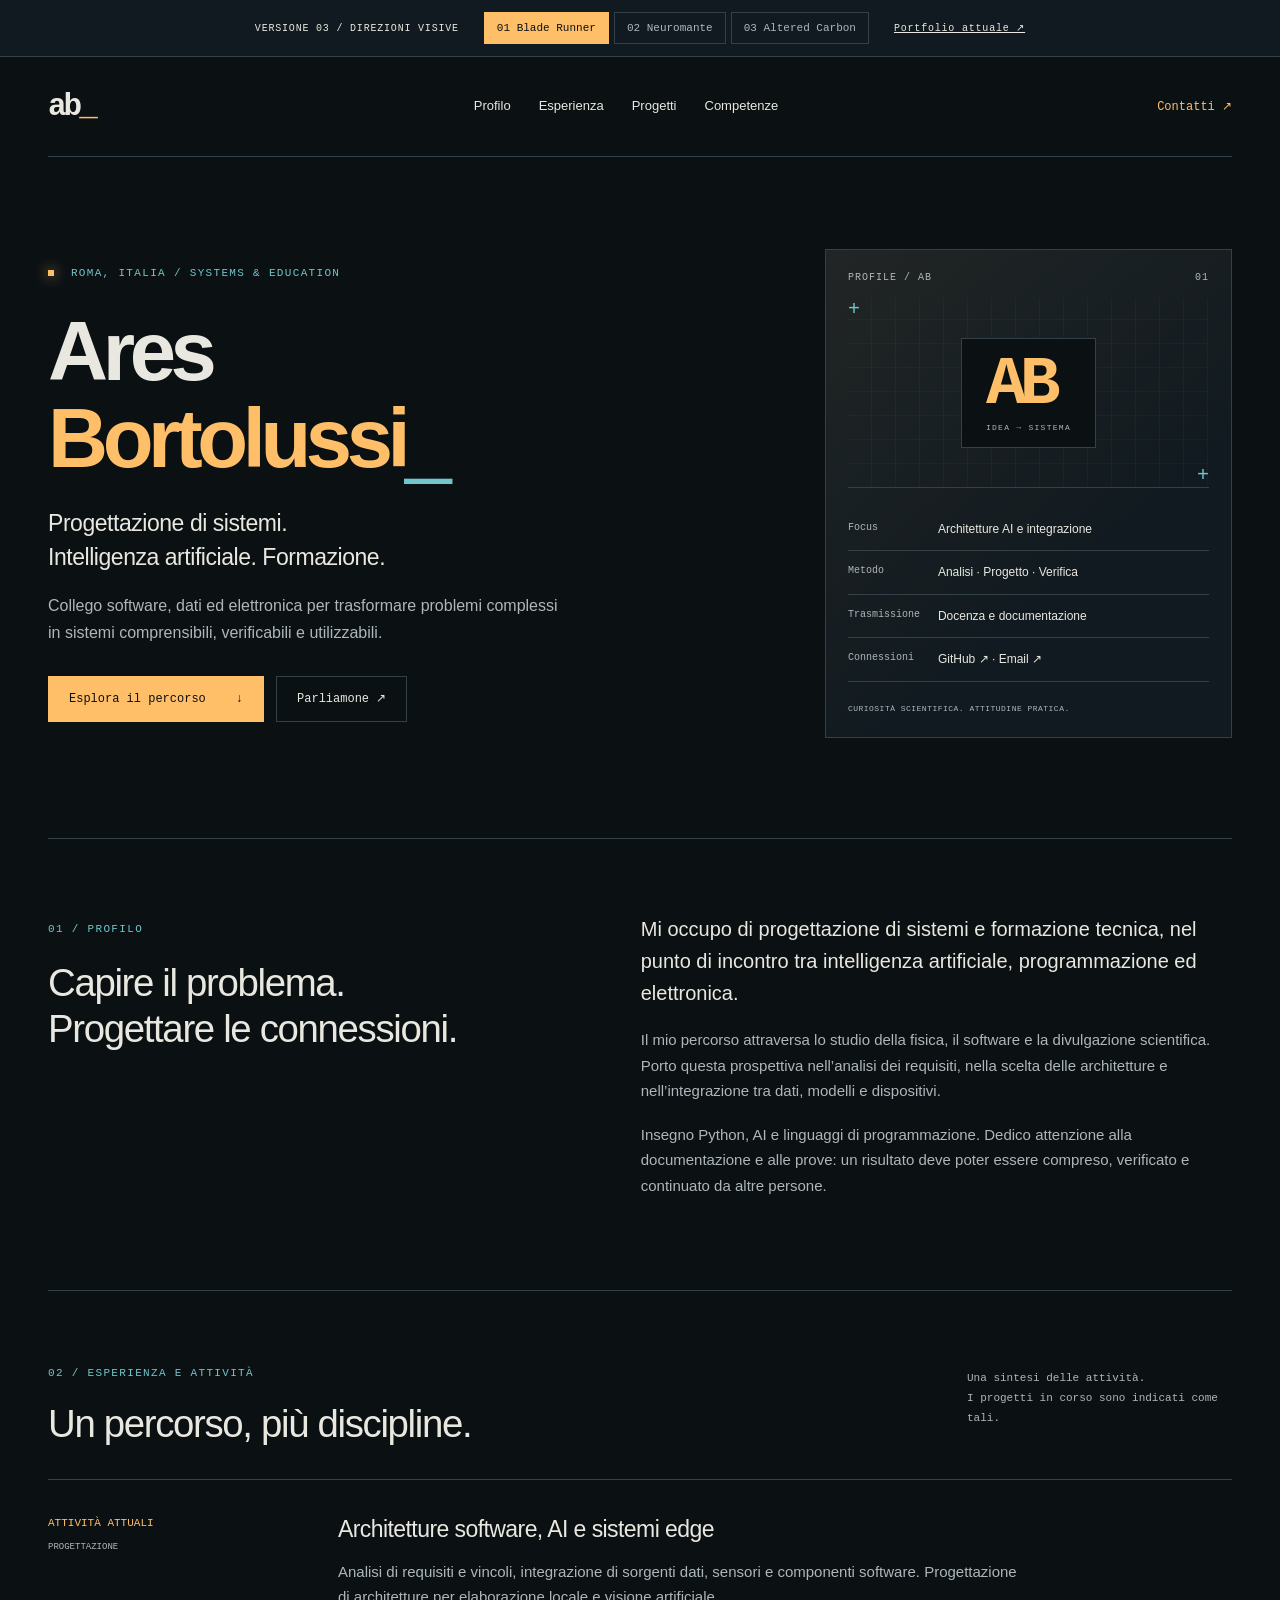
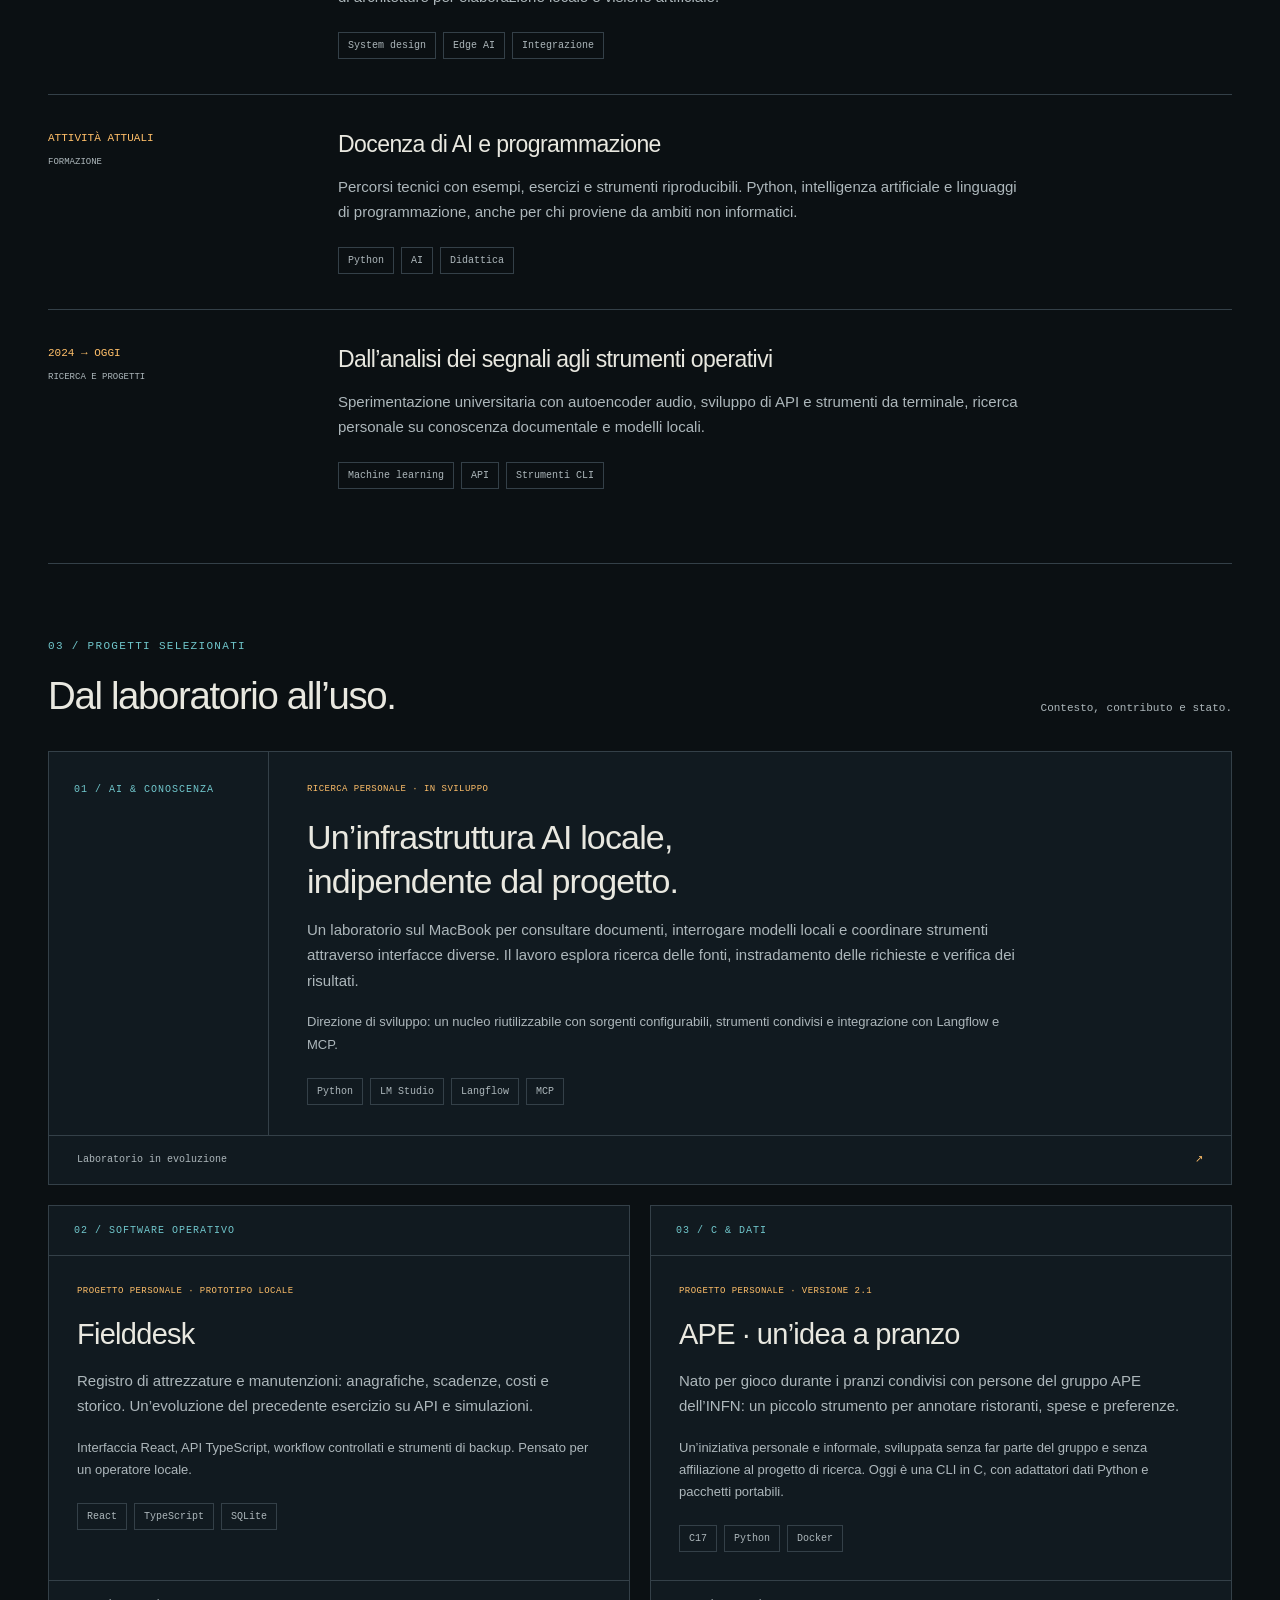
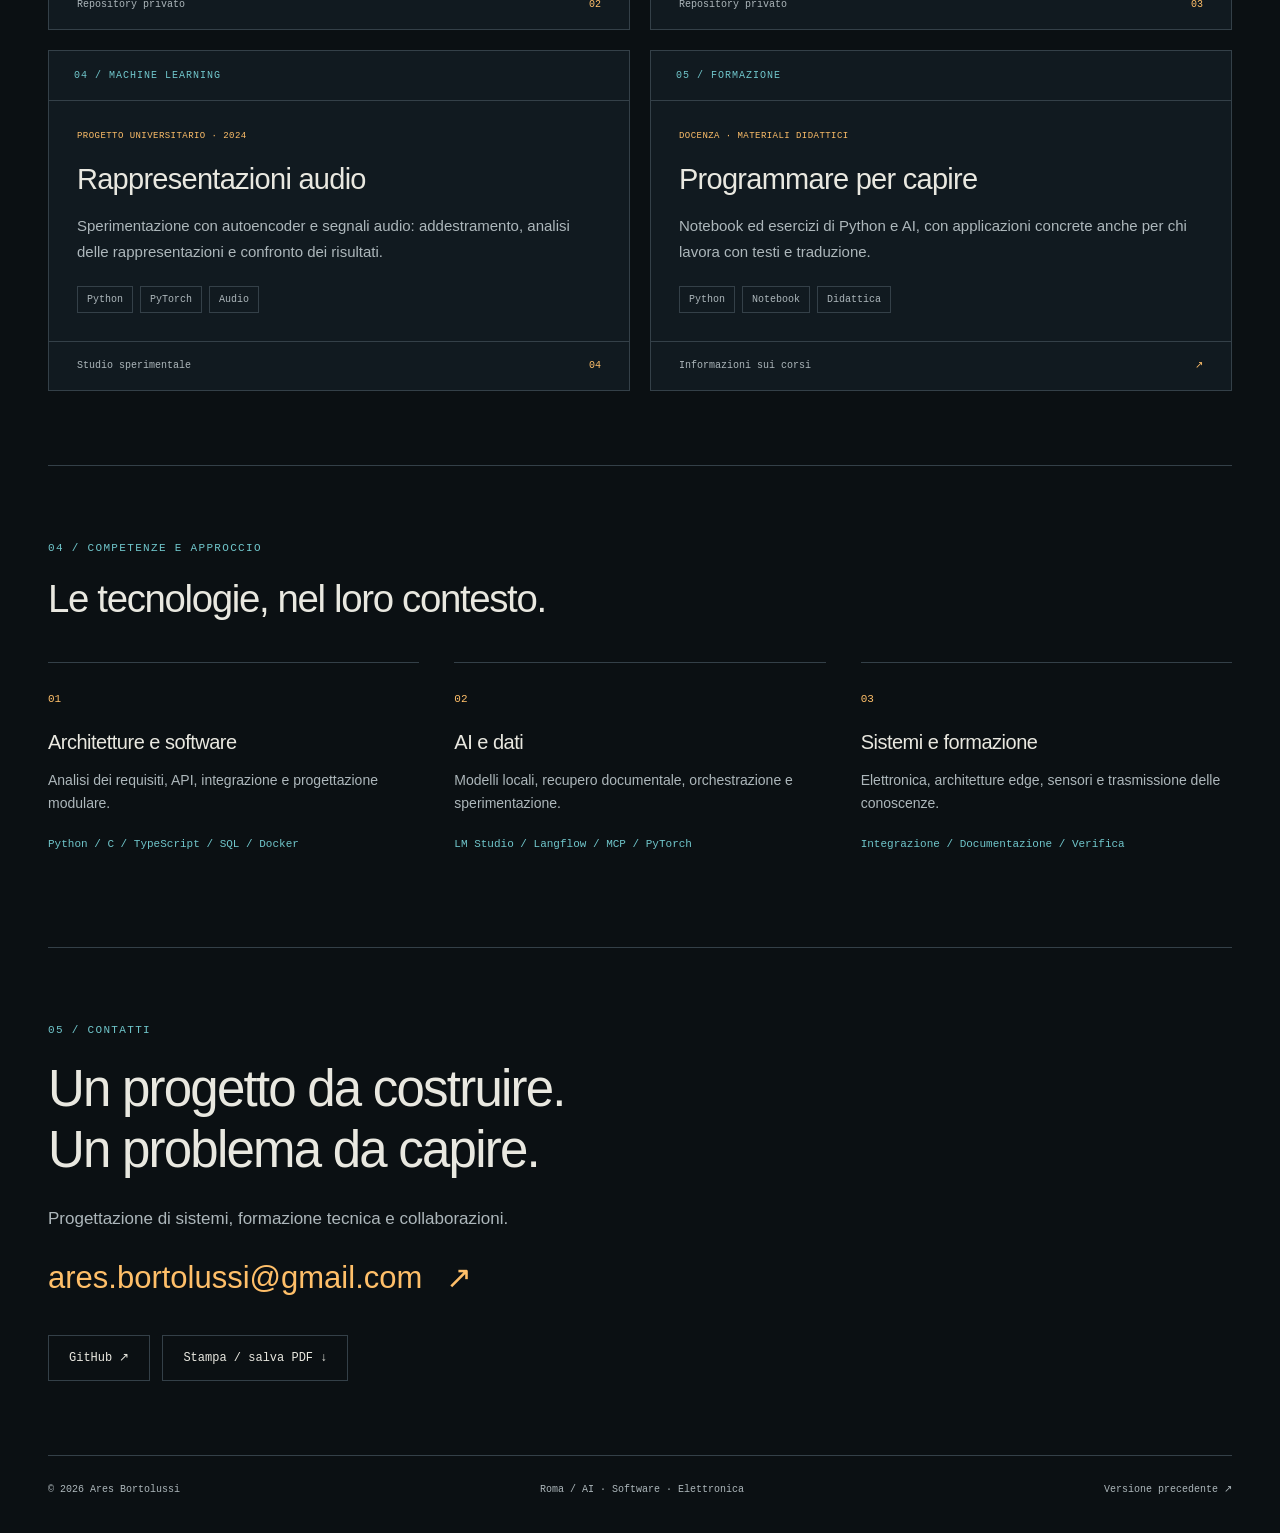
==== v3/index.html @ 3913663f "Archive old1/old2, clarify APE origins and preview three mature cyberpunk CV palettes" ====
<!doctype html>
<html lang="it" data-theme="blade"><head><meta charset="utf-8"><meta name="viewport" content="width=device-width,initial-scale=1"><meta name="description" content="Ares Bortolussi. Progettazione di sistemi AI, software ed elettronica. Formazione tecnica, percorso e progetti."><title>Ares Bortolussi · Sistemi, AI e formazione</title><link rel="stylesheet" href="style.css"><script src="site.js" defer></script></head>
<body>
<a class="skip" href="#main">Vai al contenuto</a>
<div class="preview"><span>VERSIONE 03 / DIREZIONI VISIVE</span><div class="themes" role="group" aria-label="Scegli la direzione visiva"><button data-palette="blade" aria-pressed="true">01 Blade Runner</button><button data-palette="neuro" aria-pressed="false">02 Neuromante</button><button data-palette="carbon" aria-pressed="false">03 Altered Carbon</button></div><a href="../">Portfolio attuale ↗</a></div>
<header class="shell header"><a href="#main" class="brand" aria-label="Ares Bortolussi, inizio">ab<span>_</span></a><nav aria-label="Principale"><a href="#profilo">Profilo</a><a href="#esperienza">Esperienza</a><a href="#progetti">Progetti</a><a href="#competenze">Competenze</a></nav><a class="contact" href="mailto:ares.bortolussi@gmail.com">Contatti ↗</a></header>
<main id="main">
<section class="shell hero"><div class="hero-copy"><p class="eyebrow"><span class="dot"></span> ROMA, ITALIA / SYSTEMS & EDUCATION</p><h1>Ares<br><span>Bortolussi</span><i aria-hidden="true">_</i></h1><p class="role">Progettazione di sistemi.<br>Intelligenza artificiale. Formazione.</p><p class="intro">Collego software, dati ed elettronica per trasformare problemi complessi in sistemi comprensibili, verificabili e utilizzabili.</p><div class="actions"><a class="button primary" href="#esperienza">Esplora il percorso <span>↓</span></a><a class="button" href="mailto:ares.bortolussi@gmail.com">Parliamone ↗</a></div></div>
<aside class="profile-panel" aria-label="Profilo in sintesi"><div class="panel-top"><span>PROFILE / AB</span><span>01</span></div><div class="profile-mark" aria-hidden="true"><span class="cross one">+</span><span class="cross two">+</span><div class="monogram">AB<span>IDEA → SISTEMA</span></div></div><dl><div><dt>Focus</dt><dd>Architetture AI e integrazione</dd></div><div><dt>Metodo</dt><dd>Analisi · Progetto · Verifica</dd></div><div><dt>Trasmissione</dt><dd>Docenza e documentazione</dd></div><div><dt>Connessioni</dt><dd><a href="https://github.com/AresBortolussi">GitHub ↗</a> · <a href="mailto:ares.bortolussi@gmail.com">Email ↗</a></dd></div></dl><p class="panel-bottom">CURIOSITÀ SCIENTIFICA. ATTITUDINE PRATICA.</p></aside></section>
<section class="shell section profile" id="profilo"><div class="section-label"><span>01 / PROFILO</span><h2>Capire il problema.<br>Progettare le connessioni.</h2></div><div class="reading"><p class="lead">Mi occupo di progettazione di sistemi e formazione tecnica, nel punto di incontro tra intelligenza artificiale, programmazione ed elettronica.</p><p>Il mio percorso attraversa lo studio della fisica, il software e la divulgazione scientifica. Porto questa prospettiva nell’analisi dei requisiti, nella scelta delle architetture e nell’integrazione tra dati, modelli e dispositivi.</p><p>Insegno Python, AI e linguaggi di programmazione. Dedico attenzione alla documentazione e alle prove: un risultato deve poter essere compreso, verificato e continuato da altre persone.</p></div></section>
<section class="shell section" id="esperienza"><div class="heading"><div><p class="eyebrow">02 / ESPERIENZA E ATTIVITÀ</p><h2>Un percorso, più discipline.</h2></div><p class="aside-note">Una sintesi delle attività.<br>I progetti in corso sono indicati come tali.</p></div><div class="timeline"><article><div class="period">ATTIVITÀ ATTUALI<span>PROGETTAZIONE</span></div><div><h3>Architetture software, AI e sistemi edge</h3><p>Analisi di requisiti e vincoli, integrazione di sorgenti dati, sensori e componenti software. Progettazione di architetture per elaborazione locale e visione artificiale.</p><ul class="tags"><li>System design</li><li>Edge AI</li><li>Integrazione</li></ul></div></article><article><div class="period">ATTIVITÀ ATTUALI<span>FORMAZIONE</span></div><div><h3>Docenza di AI e programmazione</h3><p>Percorsi tecnici con esempi, esercizi e strumenti riproducibili. Python, intelligenza artificiale e linguaggi di programmazione, anche per chi proviene da ambiti non informatici.</p><ul class="tags"><li>Python</li><li>AI</li><li>Didattica</li></ul></div></article><article><div class="period">2024 → OGGI<span>RICERCA E PROGETTI</span></div><div><h3>Dall’analisi dei segnali agli strumenti operativi</h3><p>Sperimentazione universitaria con autoencoder audio, sviluppo di API e strumenti da terminale, ricerca personale su conoscenza documentale e modelli locali.</p><ul class="tags"><li>Machine learning</li><li>API</li><li>Strumenti CLI</li></ul></div></article></div></section>
<section class="shell section" id="progetti"><div class="heading"><div><p class="eyebrow">03 / PROGETTI SELEZIONATI</p><h2>Dal laboratorio all’uso.</h2></div><span class="aside-note">Contesto, contributo e stato.</span></div><div class="projects"><article class="project wide"><div class="project-number">01 / AI & CONOSCENZA</div><div class="project-main"><p class="status">RICERCA PERSONALE · IN SVILUPPO</p><h3>Un’infrastruttura AI locale,<br>indipendente dal progetto.</h3><p>Un laboratorio sul MacBook per consultare documenti, interrogare modelli locali e coordinare strumenti attraverso interfacce diverse. Il lavoro esplora ricerca delle fonti, instradamento delle richieste e verifica dei risultati.</p><p class="project-detail">Direzione di sviluppo: un nucleo riutilizzabile con sorgenti configurabili, strumenti condivisi e integrazione con Langflow e MCP.</p><ul class="tags"><li>Python</li><li>LM Studio</li><li>Langflow</li><li>MCP</li></ul></div><div class="project-end">Laboratorio in evoluzione<span>↗</span></div></article>
<article class="project"><div class="project-number">02 / SOFTWARE OPERATIVO</div><div class="project-main"><p class="status">PROGETTO PERSONALE · PROTOTIPO LOCALE</p><h3>Fielddesk</h3><p>Registro di attrezzature e manutenzioni: anagrafiche, scadenze, costi e storico. Un’evoluzione del precedente esercizio su API e simulazioni.</p><p class="project-detail">Interfaccia React, API TypeScript, workflow controllati e strumenti di backup. Pensato per un operatore locale.</p><ul class="tags"><li>React</li><li>TypeScript</li><li>SQLite</li></ul></div><div class="project-end">Repository privato<span>02</span></div></article>
<article class="project"><div class="project-number">03 / C & DATI</div><div class="project-main"><p class="status">PROGETTO PERSONALE · VERSIONE 2.1</p><h3>APE · un’idea a pranzo</h3><p>Nato per gioco durante i pranzi condivisi con persone del gruppo APE dell’INFN: un piccolo strumento per annotare ristoranti, spese e preferenze.</p><p class="project-detail">Un’iniziativa personale e informale, sviluppata senza far parte del gruppo e senza affiliazione al progetto di ricerca. Oggi è una CLI in C, con adattatori dati Python e pacchetti portabili.</p><ul class="tags"><li>C17</li><li>Python</li><li>Docker</li></ul></div><div class="project-end">Repository privato<span>03</span></div></article>
<article class="project"><div class="project-number">04 / MACHINE LEARNING</div><div class="project-main"><p class="status">PROGETTO UNIVERSITARIO · 2024</p><h3>Rappresentazioni audio</h3><p>Sperimentazione con autoencoder e segnali audio: addestramento, analisi delle rappresentazioni e confronto dei risultati.</p><ul class="tags"><li>Python</li><li>PyTorch</li><li>Audio</li></ul></div><div class="project-end">Studio sperimentale<span>04</span></div></article>
<article class="project"><div class="project-number">05 / FORMAZIONE</div><div class="project-main"><p class="status">DOCENZA · MATERIALI DIDATTICI</p><h3>Programmare per capire</h3><p>Notebook ed esercizi di Python e AI, con applicazioni concrete anche per chi lavora con testi e traduzione.</p><ul class="tags"><li>Python</li><li>Notebook</li><li>Didattica</li></ul></div><a class="project-end" href="mailto:ares.bortolussi@gmail.com?subject=Formazione%20tecnica">Informazioni sui corsi<span>↗</span></a></article></div></section>
<section class="shell section" id="competenze"><p class="eyebrow">04 / COMPETENZE E APPROCCIO</p><h2>Le tecnologie, nel loro contesto.</h2><div class="skills"><article><span>01</span><h3>Architetture e software</h3><p>Analisi dei requisiti, API, integrazione e progettazione modulare.</p><p class="tools">Python / C / TypeScript / SQL / Docker</p></article><article><span>02</span><h3>AI e dati</h3><p>Modelli locali, recupero documentale, orchestrazione e sperimentazione.</p><p class="tools">LM Studio / Langflow / MCP / PyTorch</p></article><article><span>03</span><h3>Sistemi e formazione</h3><p>Elettronica, architetture edge, sensori e trasmissione delle conoscenze.</p><p class="tools">Integrazione / Documentazione / Verifica</p></article></div></section>
<section class="shell section closing" id="contatti"><p class="eyebrow">05 / CONTATTI</p><h2>Un progetto da costruire.<br>Un problema da capire.</h2><p>Progettazione di sistemi, formazione tecnica e collaborazioni.</p><a class="email" href="mailto:ares.bortolussi@gmail.com">ares.bortolussi@gmail.com <span>↗</span></a><div class="actions"><a class="button" href="https://github.com/AresBortolussi">GitHub ↗</a><button class="button" id="print" hidden>Stampa / salva PDF ↓</button></div></section>
</main><footer class="shell footer"><span>© 2026 Ares Bortolussi</span><span>Roma / AI · Software · Elettronica</span><a href="../old2/">Versione precedente ↗</a></footer>
</body></html>
---- v3/style.css ----
@charset "UTF-8";
:root{color-scheme:dark;--bg:#0b1013;--panel:#111a20;--text:#e9e8e0;--muted:#adb7bb;--line:#344048;--accent:#ffbf69;--secondary:#70c6cb;--glow:#ffbf6912;--mono:ui-monospace,SFMono-Regular,Consolas,"Liberation Mono",monospace;--sans:Inter,"Segoe UI",Arial,sans-serif}
:root[data-theme=neuro]{--bg:#0c100f;--panel:#131b17;--text:#e5e9e2;--muted:#abb9ac;--line:#35483b;--accent:#b1ed93;--secondary:#e2bc82;--glow:#b1ed9312}
:root[data-theme=carbon]{--bg:#100e19;--panel:#191525;--text:#ece7f4;--muted:#b9aec9;--line:#453957;--accent:#8de2ed;--secondary:#c7a5ef;--glow:#8de2ed12}
*{box-sizing:border-box}html{scroll-behavior:smooth;scroll-padding-top:24px}body{margin:0;background:var(--bg);color:var(--text);font:17px/1.7 var(--sans)}a{color:inherit;text-decoration:none}a:hover{color:var(--accent)}button{font:inherit;cursor:pointer}a:focus-visible,button:focus-visible{outline:2px solid var(--accent);outline-offset:6px}.shell{width:min(1192px,calc(100% - 96px));margin:auto}.skip{position:absolute;left:20px;top:-100px;background:var(--accent);color:var(--bg);padding:10px;z-index:10}.skip:focus{top:10px}.preview{display:flex;align-items:center;justify-content:center;gap:25px;flex-wrap:wrap;padding:12px 24px;background:var(--panel);border-bottom:1px solid var(--line);font:10px/1.5 var(--mono);letter-spacing:.08em}.preview>a{text-decoration:underline}.themes{display:flex;gap:5px;flex-wrap:wrap}.themes button{background:transparent;border:1px solid var(--line);color:var(--muted);font:11px var(--mono);padding:9px 12px}.themes button[aria-pressed=true]{background:var(--accent);border-color:var(--accent);color:var(--bg)}.header{display:flex;justify-content:space-between;align-items:center;height:100px;border-bottom:1px solid var(--line)}.brand{font:bold 31px var(--mono);letter-spacing:-3px}.brand span{color:var(--accent)}nav{display:flex;gap:28px;font-size:13px}.contact{color:var(--accent);font:12px var(--mono)}.hero{padding-top:92px;padding-bottom:100px;display:grid;grid-template-columns:1.35fr .8fr;gap:90px;align-items:center}.eyebrow,.section-label>span{font:11px/1.6 var(--mono);letter-spacing:.12em;color:var(--secondary);text-transform:uppercase}.dot{display:inline-block;width:6px;height:6px;background:var(--accent);margin-right:9px;box-shadow:0 0 14px var(--accent)}h1{font-size:clamp(58px,6.5vw,90px);line-height:1.04;letter-spacing:-.065em;margin:27px 0 25px;font-weight:600}h1>span{color:var(--accent)}h1>i{font-style:normal;color:var(--secondary);font-weight:300}.role{font-size:23px;line-height:1.45;letter-spacing:-.02em}.intro{max-width:510px;color:var(--muted);font-size:16px}.actions{display:flex;gap:12px;flex-wrap:wrap;margin-top:30px}.button{display:inline-flex;gap:30px;align-items:center;justify-content:space-between;padding:13px 20px;border:1px solid var(--line);background:transparent;color:var(--text);font:12px/1.5 var(--mono)}.primary{background:var(--accent);color:var(--bg);border-color:var(--accent)}.primary:hover{color:var(--bg);filter:brightness(1.1)}.profile-panel{border:1px solid var(--line);background:linear-gradient(140deg,var(--glow),transparent 65%),var(--panel);padding:22px}.panel-top{display:flex;justify-content:space-between;font:10px var(--mono);letter-spacing:.1em;color:var(--muted)}.profile-mark{height:190px;display:grid;place-items:center;position:relative;border-bottom:1px solid var(--line);margin:15px 0 20px;background:repeating-linear-gradient(0deg,transparent,transparent 23px,var(--glow) 24px),repeating-linear-gradient(90deg,transparent,transparent 23px,var(--glow) 24px)}.monogram{font:600 68px var(--mono);letter-spacing:-7px;color:var(--accent);border:1px solid var(--line);padding:7px 24px;background:var(--bg)}.monogram span{display:block;font:8px var(--mono);letter-spacing:.16em;text-align:center;color:var(--muted);padding-bottom:8px}.cross{position:absolute;color:var(--secondary);font:20px var(--mono)}.one{left:0;top:0}.two{right:0;bottom:0}dl{margin:0}dl>div{display:grid;grid-template-columns:90px 1fr;border-bottom:1px solid var(--line);padding:11px 0;font-size:12px}dt{color:var(--muted);font-family:var(--mono);font-size:10px}dd{margin:0}.panel-bottom{font:8px/1.7 var(--mono);color:var(--muted);letter-spacing:.06em;margin:20px 0 0}.section{padding:74px 0;border-top:1px solid var(--line)}h2{font-size:clamp(28px,3vw,39px);line-height:1.2;letter-spacing:-.035em;font-weight:500;margin:18px 0 25px}h3{font-size:23px;line-height:1.3;letter-spacing:-.025em;font-weight:500;margin:0 0 14px}p{margin:0 0 18px}.profile{display:grid;grid-template-columns:1fr 1.2fr;gap:100px}.reading{max-width:610px;color:var(--muted);font-size:15px}.reading .lead{font-size:20px;line-height:1.6;color:var(--text)}.heading{display:flex;justify-content:space-between;align-items:end;gap:40px;margin-bottom:32px}.heading h2{margin-bottom:0}.aside-note{font:11px/1.8 var(--mono);color:var(--muted);max-width:265px}.timeline article{display:grid;grid-template-columns:250px 1fr;gap:40px;padding:35px 0;border-top:1px solid var(--line)}.timeline article:last-child{padding-bottom:0}.period{font:11px/1.6 var(--mono);color:var(--accent)}.period span{display:block;color:var(--muted);font-size:9px;margin-top:8px}.timeline article>div:last-child{max-width:690px}.timeline p{color:var(--muted);font-size:15px}.tags{display:flex;flex-wrap:wrap;gap:7px;padding:0;margin:22px 0 0;list-style:none}.tags li{font:10px/1.5 var(--mono);border:1px solid var(--line);padding:5px 9px;color:var(--muted)}.projects{display:grid;grid-template-columns:1fr 1fr;gap:20px}.project{display:flex;flex-direction:column;min-width:0;border:1px solid var(--line);background:var(--panel)}.project-number{padding:17px 25px;border-bottom:1px solid var(--line);font:10px/1.5 var(--mono);letter-spacing:.1em;color:var(--secondary)}.project-main{padding:28px;flex:1}.status{font:9px/1.6 var(--mono);color:var(--accent);letter-spacing:.05em;margin-bottom:18px}.project h3{font-size:29px}.project p:not(.status){font-size:15px;color:var(--muted)}.project .project-detail{font-size:13px!important}.project-end{display:flex;justify-content:space-between;border-top:1px solid var(--line);padding:16px 28px;font:10px/1.6 var(--mono);color:var(--muted)}.project-end span{color:var(--accent)}.wide{grid-column:1/-1;display:grid;grid-template-columns:220px 1fr}.wide .project-number{border-bottom:0;border-right:1px solid var(--line);padding-top:30px}.wide .project-main{padding:30px 38px}.wide .project-end{grid-column:1/-1}.wide h3{font-size:34px}.wide p{max-width:720px}.skills{display:grid;grid-template-columns:repeat(3,1fr);gap:35px;margin-top:40px}.skills article{border-top:1px solid var(--line);padding-top:20px}.skills article>span{font:11px var(--mono);color:var(--accent)}.skills h3{font-size:20px;margin-top:17px}.skills p{font-size:14px;color:var(--muted)}.skills .tools{font:11px/1.9 var(--mono);color:var(--secondary)}.closing h2{font-size:clamp(32px,4vw,51px)}.closing>p:not(.eyebrow){color:var(--muted)}.email{font-size:clamp(17px,3vw,31px);color:var(--accent);overflow-wrap:anywhere}.email span{margin-left:15px}.footer{display:flex;justify-content:space-between;gap:20px;flex-wrap:wrap;border-top:1px solid var(--line);padding:25px 0 35px;font:10px/1.7 var(--mono);color:var(--muted)}
@media(min-width:1500px){.hero{min-height:700px}}@media(max-width:1000px){.shell{width:calc(100% - 56px)}.hero{gap:40px}.profile{gap:40px}.timeline article{grid-template-columns:180px 1fr}.wide{grid-template-columns:170px 1fr}.preview{gap:10px}.skills{gap:20px}}@media(max-width:760px){.shell{width:calc(100% - 36px)}.preview{justify-content:flex-start;padding:12px 18px}.preview>span{width:100%}.themes button{padding:9px;font-size:10px}.header{height:auto;min-height:90px;flex-wrap:wrap;padding:18px 0;gap:14px}.header nav{order:3;width:100%;gap:24px;font-size:12px;overflow:auto;padding:8px 0}.hero{grid-template-columns:1fr;padding:45px 0 55px;gap:35px}h1{font-size:clamp(52px,12vw,80px)}.role{font-size:21px}.profile-panel{max-width:none}.profile-mark{height:140px}.section{padding:45px 0}.profile{grid-template-columns:1fr;gap:10px}.heading{align-items:start;flex-direction:column;gap:12px}.timeline article{grid-template-columns:1fr;gap:18px;padding:28px 0}.period span{display:inline;margin-left:12px}.projects{grid-template-columns:1fr}.wide{display:flex}.wide .project-number{border-right:0;border-bottom:1px solid var(--line);padding:17px 25px}.wide .project-main{padding:28px}.wide h3{font-size:28px}.skills{grid-template-columns:1fr;gap:25px}.reading .lead{font-size:18px}.footer{flex-direction:column;gap:8px}}@media(prefers-reduced-motion:reduce){html{scroll-behavior:auto}}@media print{:root{color-scheme:light;--bg:white;--panel:white;--text:#111;--muted:#333;--line:#ccc;--accent:#111;--secondary:#333;--glow:transparent}.preview,.header,.actions,.profile-mark,.footer,.skip{display:none}.shell{width:100%}.hero{display:block;padding:0 0 20px}.hero-copy h1{font-size:42px}.profile-panel{padding:10px;margin-top:20px}.profile{gap:30px}.section{padding:25px 0}.projects{display:block}.project{margin-bottom:20px;break-inside:avoid}.wide{display:block}.skills{gap:15px}h2{font-size:25px}.profile-panel,.timeline article{break-inside:avoid}a{color:#111}.closing h2{font-size:30px}}
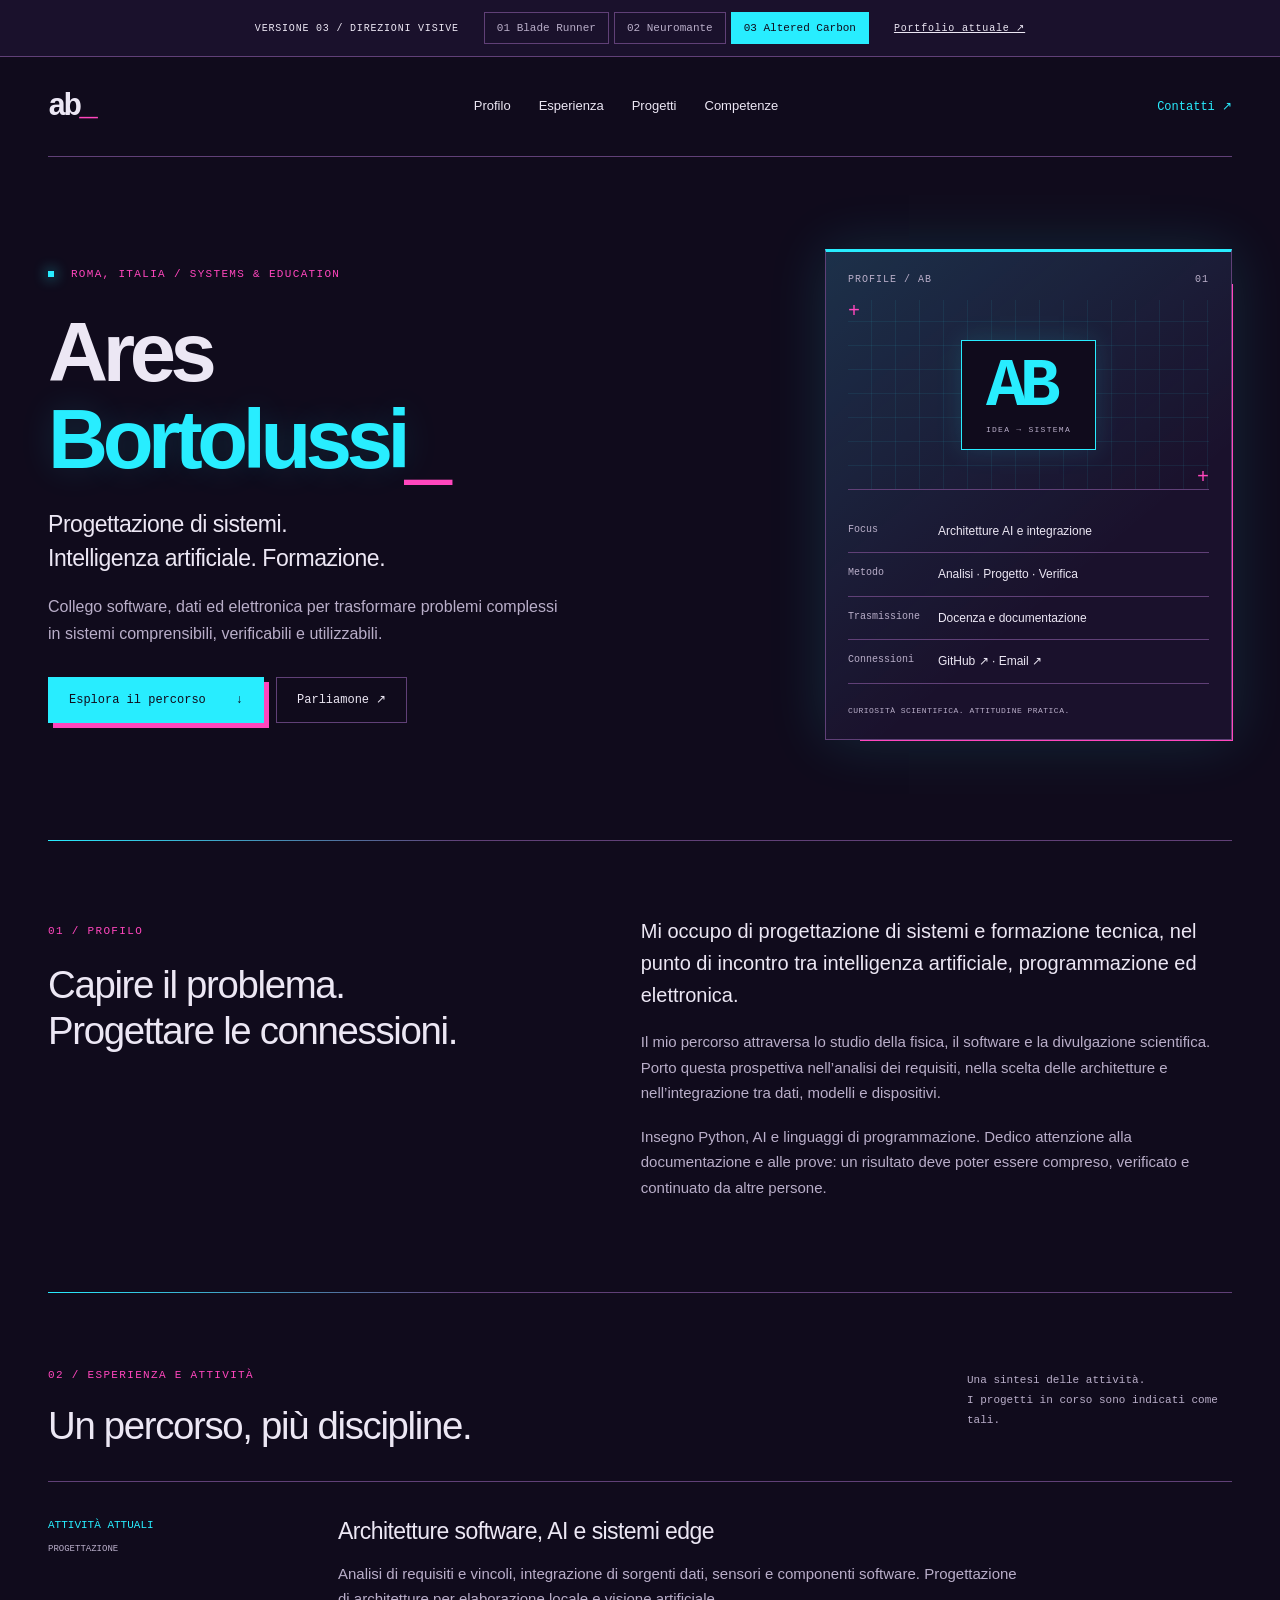
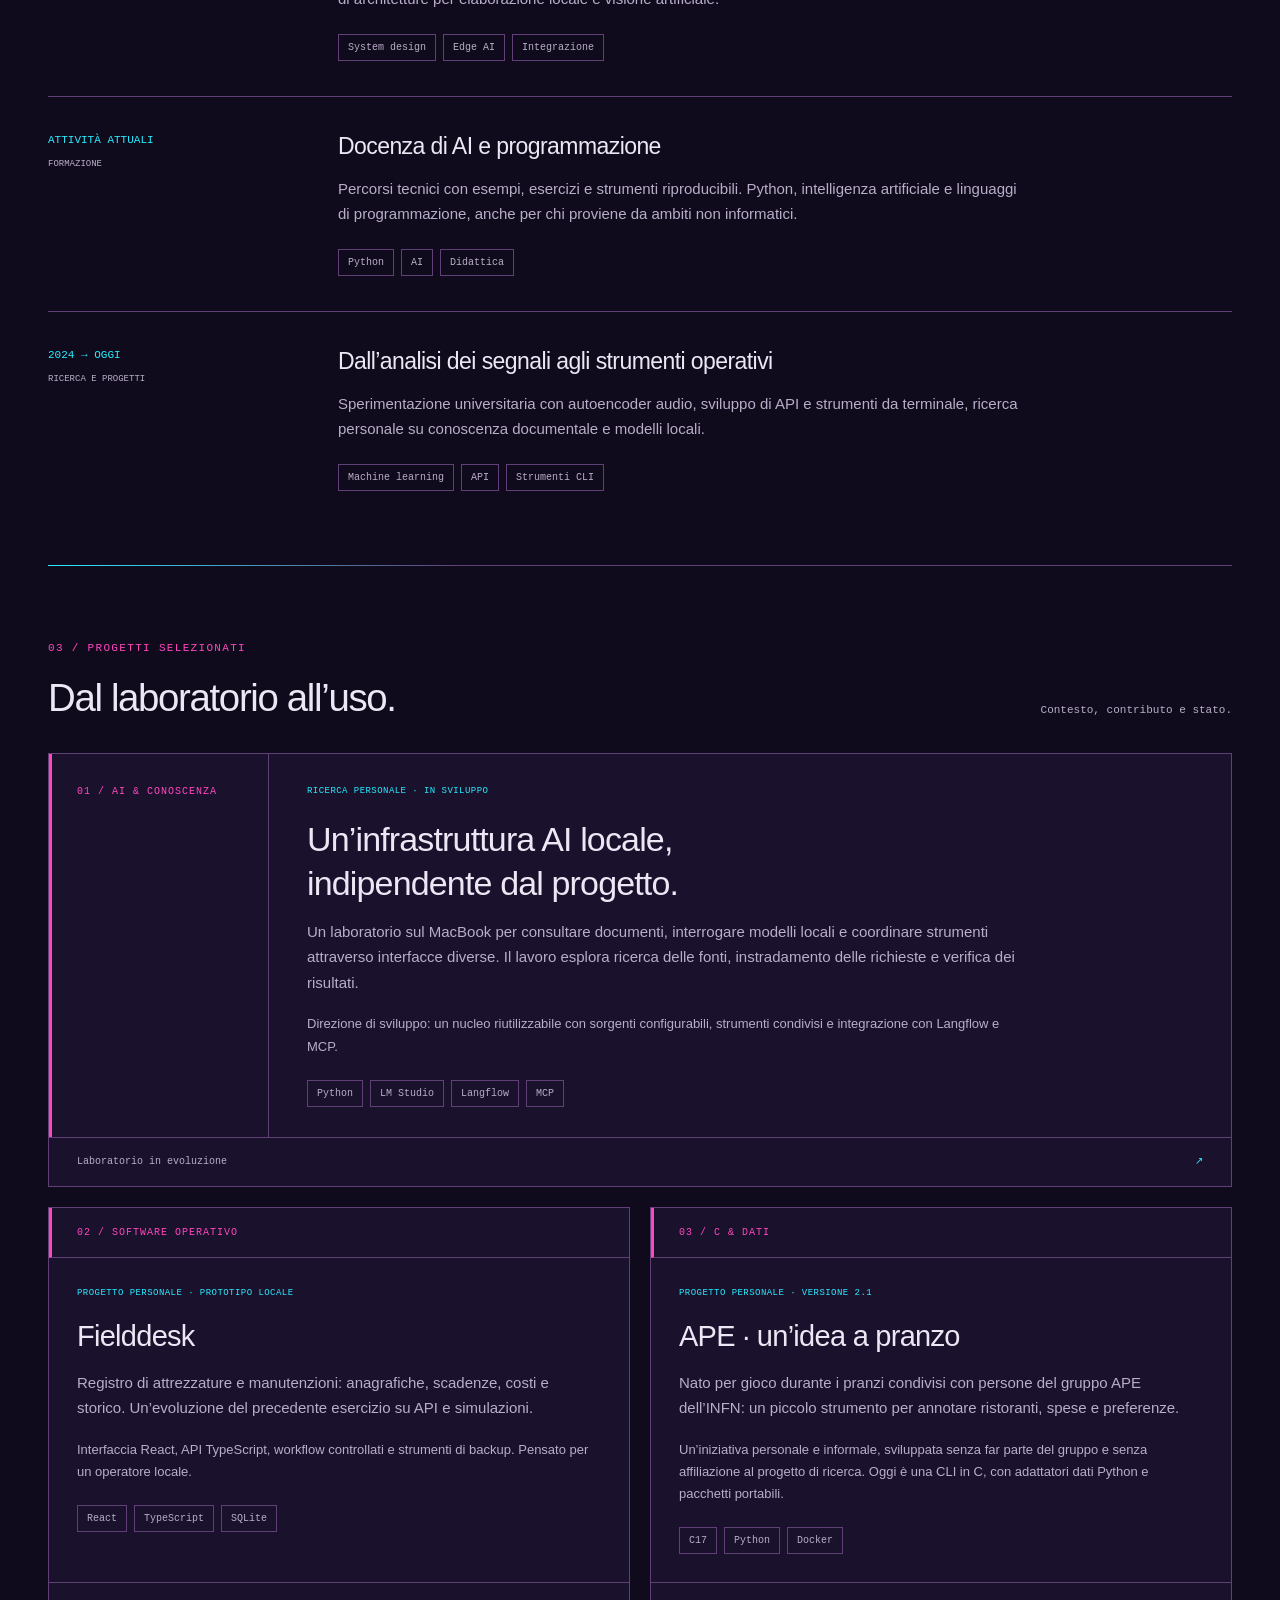
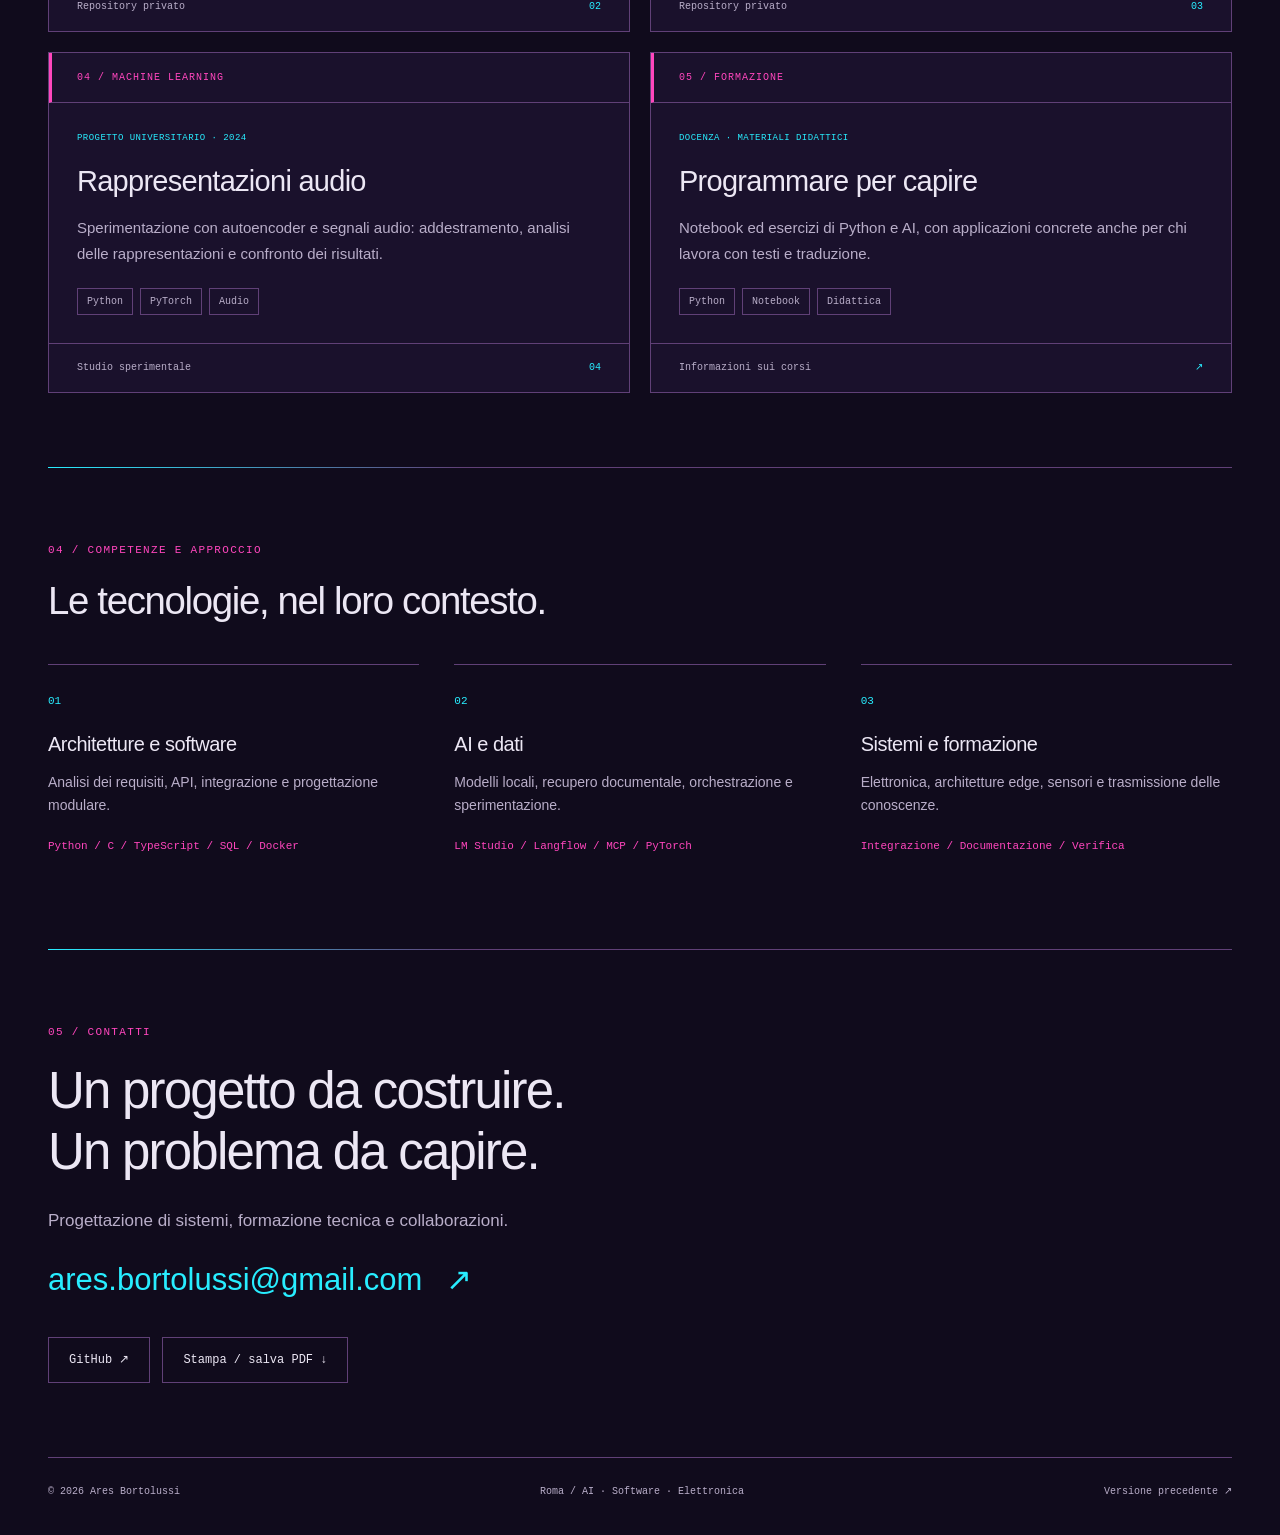
==== commit bb9cb21a: "Intensify Neuromancer and Altered Carbon palettes with cyan, phosphor and magenta accents" ====
--- a/v3/index.html
+++ b/v3/index.html
@@ -1,8 +1,8 @@
 <!doctype html>
-<html lang="it" data-theme="blade"><head><meta charset="utf-8"><meta name="viewport" content="width=device-width,initial-scale=1"><meta name="description" content="Ares Bortolussi. Progettazione di sistemi AI, software ed elettronica. Formazione tecnica, percorso e progetti."><title>Ares Bortolussi · Sistemi, AI e formazione</title><link rel="stylesheet" href="style.css"><script src="site.js" defer></script></head>
+<html lang="it" data-theme="carbon"><head><meta charset="utf-8"><meta name="viewport" content="width=device-width,initial-scale=1"><meta name="description" content="Ares Bortolussi. Progettazione di sistemi AI, software ed elettronica. Formazione tecnica, percorso e progetti."><title>Ares Bortolussi · Sistemi, AI e formazione</title><link rel="stylesheet" href="style.css"><script src="site.js" defer></script></head>
 <body>
 <a class="skip" href="#main">Vai al contenuto</a>
-<div class="preview"><span>VERSIONE 03 / DIREZIONI VISIVE</span><div class="themes" role="group" aria-label="Scegli la direzione visiva"><button data-palette="blade" aria-pressed="true">01 Blade Runner</button><button data-palette="neuro" aria-pressed="false">02 Neuromante</button><button data-palette="carbon" aria-pressed="false">03 Altered Carbon</button></div><a href="../">Portfolio attuale ↗</a></div>
+<div class="preview"><span>VERSIONE 03 / DIREZIONI VISIVE</span><div class="themes" role="group" aria-label="Scegli la direzione visiva"><button data-palette="blade" aria-pressed="false">01 Blade Runner</button><button data-palette="neuro" aria-pressed="false">02 Neuromante</button><button data-palette="carbon" aria-pressed="true">03 Altered Carbon</button></div><a href="../">Portfolio attuale ↗</a></div>
 <header class="shell header"><a href="#main" class="brand" aria-label="Ares Bortolussi, inizio">ab<span>_</span></a><nav aria-label="Principale"><a href="#profilo">Profilo</a><a href="#esperienza">Esperienza</a><a href="#progetti">Progetti</a><a href="#competenze">Competenze</a></nav><a class="contact" href="mailto:ares.bortolussi@gmail.com">Contatti ↗</a></header>
 <main id="main">
 <section class="shell hero"><div class="hero-copy"><p class="eyebrow"><span class="dot"></span> ROMA, ITALIA / SYSTEMS & EDUCATION</p><h1>Ares<br><span>Bortolussi</span><i aria-hidden="true">_</i></h1><p class="role">Progettazione di sistemi.<br>Intelligenza artificiale. Formazione.</p><p class="intro">Collego software, dati ed elettronica per trasformare problemi complessi in sistemi comprensibili, verificabili e utilizzabili.</p><div class="actions"><a class="button primary" href="#esperienza">Esplora il percorso <span>↓</span></a><a class="button" href="mailto:ares.bortolussi@gmail.com">Parliamone ↗</a></div></div>
--- a/v3/style.css
+++ b/v3/style.css
@@ -1,6 +1,16 @@
 @charset "UTF-8";
 :root{color-scheme:dark;--bg:#0b1013;--panel:#111a20;--text:#e9e8e0;--muted:#adb7bb;--line:#344048;--accent:#ffbf69;--secondary:#70c6cb;--glow:#ffbf6912;--mono:ui-monospace,SFMono-Regular,Consolas,"Liberation Mono",monospace;--sans:Inter,"Segoe UI",Arial,sans-serif}
-:root[data-theme=neuro]{--bg:#0c100f;--panel:#131b17;--text:#e5e9e2;--muted:#abb9ac;--line:#35483b;--accent:#b1ed93;--secondary:#e2bc82;--glow:#b1ed9312}
-:root[data-theme=carbon]{--bg:#100e19;--panel:#191525;--text:#ece7f4;--muted:#b9aec9;--line:#453957;--accent:#8de2ed;--secondary:#c7a5ef;--glow:#8de2ed12}
+:root[data-theme=neuro]{--bg:#080e13;--panel:#101c24;--text:#e5e9e2;--muted:#abb9ac;--line:#2a5962;--accent:#a1ff32;--secondary:#24edff;--glow:#a1ff3324}
+:root[data-theme=carbon]{--bg:#100b1c;--panel:#1a112c;--text:#ece7f4;--muted:#b9aec9;--line:#604077;--accent:#28edff;--secondary:#ff46bd;--glow:#28edff24}
 *{box-sizing:border-box}html{scroll-behavior:smooth;scroll-padding-top:24px}body{margin:0;background:var(--bg);color:var(--text);font:17px/1.7 var(--sans)}a{color:inherit;text-decoration:none}a:hover{color:var(--accent)}button{font:inherit;cursor:pointer}a:focus-visible,button:focus-visible{outline:2px solid var(--accent);outline-offset:6px}.shell{width:min(1192px,calc(100% - 96px));margin:auto}.skip{position:absolute;left:20px;top:-100px;background:var(--accent);color:var(--bg);padding:10px;z-index:10}.skip:focus{top:10px}.preview{display:flex;align-items:center;justify-content:center;gap:25px;flex-wrap:wrap;padding:12px 24px;background:var(--panel);border-bottom:1px solid var(--line);font:10px/1.5 var(--mono);letter-spacing:.08em}.preview>a{text-decoration:underline}.themes{display:flex;gap:5px;flex-wrap:wrap}.themes button{background:transparent;border:1px solid var(--line);color:var(--muted);font:11px var(--mono);padding:9px 12px}.themes button[aria-pressed=true]{background:var(--accent);border-color:var(--accent);color:var(--bg)}.header{display:flex;justify-content:space-between;align-items:center;height:100px;border-bottom:1px solid var(--line)}.brand{font:bold 31px var(--mono);letter-spacing:-3px}.brand span{color:var(--accent)}nav{display:flex;gap:28px;font-size:13px}.contact{color:var(--accent);font:12px var(--mono)}.hero{padding-top:92px;padding-bottom:100px;display:grid;grid-template-columns:1.35fr .8fr;gap:90px;align-items:center}.eyebrow,.section-label>span{font:11px/1.6 var(--mono);letter-spacing:.12em;color:var(--secondary);text-transform:uppercase}.dot{display:inline-block;width:6px;height:6px;background:var(--accent);margin-right:9px;box-shadow:0 0 14px var(--accent)}h1{font-size:clamp(58px,6.5vw,90px);line-height:1.04;letter-spacing:-.065em;margin:27px 0 25px;font-weight:600}h1>span{color:var(--accent)}h1>i{font-style:normal;color:var(--secondary);font-weight:300}.role{font-size:23px;line-height:1.45;letter-spacing:-.02em}.intro{max-width:510px;color:var(--muted);font-size:16px}.actions{display:flex;gap:12px;flex-wrap:wrap;margin-top:30px}.button{display:inline-flex;gap:30px;align-items:center;justify-content:space-between;padding:13px 20px;border:1px solid var(--line);background:transparent;color:var(--text);font:12px/1.5 var(--mono)}.primary{background:var(--accent);color:var(--bg);border-color:var(--accent)}.primary:hover{color:var(--bg);filter:brightness(1.1)}.profile-panel{border:1px solid var(--line);background:linear-gradient(140deg,var(--glow),transparent 65%),var(--panel);padding:22px}.panel-top{display:flex;justify-content:space-between;font:10px var(--mono);letter-spacing:.1em;color:var(--muted)}.profile-mark{height:190px;display:grid;place-items:center;position:relative;border-bottom:1px solid var(--line);margin:15px 0 20px;background:repeating-linear-gradient(0deg,transparent,transparent 23px,var(--glow) 24px),repeating-linear-gradient(90deg,transparent,transparent 23px,var(--glow) 24px)}.monogram{font:600 68px var(--mono);letter-spacing:-7px;color:var(--accent);border:1px solid var(--line);padding:7px 24px;background:var(--bg)}.monogram span{display:block;font:8px var(--mono);letter-spacing:.16em;text-align:center;color:var(--muted);padding-bottom:8px}.cross{position:absolute;color:var(--secondary);font:20px var(--mono)}.one{left:0;top:0}.two{right:0;bottom:0}dl{margin:0}dl>div{display:grid;grid-template-columns:90px 1fr;border-bottom:1px solid var(--line);padding:11px 0;font-size:12px}dt{color:var(--muted);font-family:var(--mono);font-size:10px}dd{margin:0}.panel-bottom{font:8px/1.7 var(--mono);color:var(--muted);letter-spacing:.06em;margin:20px 0 0}.section{padding:74px 0;border-top:1px solid var(--line)}h2{font-size:clamp(28px,3vw,39px);line-height:1.2;letter-spacing:-.035em;font-weight:500;margin:18px 0 25px}h3{font-size:23px;line-height:1.3;letter-spacing:-.025em;font-weight:500;margin:0 0 14px}p{margin:0 0 18px}.profile{display:grid;grid-template-columns:1fr 1.2fr;gap:100px}.reading{max-width:610px;color:var(--muted);font-size:15px}.reading .lead{font-size:20px;line-height:1.6;color:var(--text)}.heading{display:flex;justify-content:space-between;align-items:end;gap:40px;margin-bottom:32px}.heading h2{margin-bottom:0}.aside-note{font:11px/1.8 var(--mono);color:var(--muted);max-width:265px}.timeline article{display:grid;grid-template-columns:250px 1fr;gap:40px;padding:35px 0;border-top:1px solid var(--line)}.timeline article:last-child{padding-bottom:0}.period{font:11px/1.6 var(--mono);color:var(--accent)}.period span{display:block;color:var(--muted);font-size:9px;margin-top:8px}.timeline article>div:last-child{max-width:690px}.timeline p{color:var(--muted);font-size:15px}.tags{display:flex;flex-wrap:wrap;gap:7px;padding:0;margin:22px 0 0;list-style:none}.tags li{font:10px/1.5 var(--mono);border:1px solid var(--line);padding:5px 9px;color:var(--muted)}.projects{display:grid;grid-template-columns:1fr 1fr;gap:20px}.project{display:flex;flex-direction:column;min-width:0;border:1px solid var(--line);background:var(--panel)}.project-number{padding:17px 25px;border-bottom:1px solid var(--line);font:10px/1.5 var(--mono);letter-spacing:.1em;color:var(--secondary)}.project-main{padding:28px;flex:1}.status{font:9px/1.6 var(--mono);color:var(--accent);letter-spacing:.05em;margin-bottom:18px}.project h3{font-size:29px}.project p:not(.status){font-size:15px;color:var(--muted)}.project .project-detail{font-size:13px!important}.project-end{display:flex;justify-content:space-between;border-top:1px solid var(--line);padding:16px 28px;font:10px/1.6 var(--mono);color:var(--muted)}.project-end span{color:var(--accent)}.wide{grid-column:1/-1;display:grid;grid-template-columns:220px 1fr}.wide .project-number{border-bottom:0;border-right:1px solid var(--line);padding-top:30px}.wide .project-main{padding:30px 38px}.wide .project-end{grid-column:1/-1}.wide h3{font-size:34px}.wide p{max-width:720px}.skills{display:grid;grid-template-columns:repeat(3,1fr);gap:35px;margin-top:40px}.skills article{border-top:1px solid var(--line);padding-top:20px}.skills article>span{font:11px var(--mono);color:var(--accent)}.skills h3{font-size:20px;margin-top:17px}.skills p{font-size:14px;color:var(--muted)}.skills .tools{font:11px/1.9 var(--mono);color:var(--secondary)}.closing h2{font-size:clamp(32px,4vw,51px)}.closing>p:not(.eyebrow){color:var(--muted)}.email{font-size:clamp(17px,3vw,31px);color:var(--accent);overflow-wrap:anywhere}.email span{margin-left:15px}.footer{display:flex;justify-content:space-between;gap:20px;flex-wrap:wrap;border-top:1px solid var(--line);padding:25px 0 35px;font:10px/1.7 var(--mono);color:var(--muted)}
 @media(min-width:1500px){.hero{min-height:700px}}@media(max-width:1000px){.shell{width:calc(100% - 56px)}.hero{gap:40px}.profile{gap:40px}.timeline article{grid-template-columns:180px 1fr}.wide{grid-template-columns:170px 1fr}.preview{gap:10px}.skills{gap:20px}}@media(max-width:760px){.shell{width:calc(100% - 36px)}.preview{justify-content:flex-start;padding:12px 18px}.preview>span{width:100%}.themes button{padding:9px;font-size:10px}.header{height:auto;min-height:90px;flex-wrap:wrap;padding:18px 0;gap:14px}.header nav{order:3;width:100%;gap:24px;font-size:12px;overflow:auto;padding:8px 0}.hero{grid-template-columns:1fr;padding:45px 0 55px;gap:35px}h1{font-size:clamp(52px,12vw,80px)}.role{font-size:21px}.profile-panel{max-width:none}.profile-mark{height:140px}.section{padding:45px 0}.profile{grid-template-columns:1fr;gap:10px}.heading{align-items:start;flex-direction:column;gap:12px}.timeline article{grid-template-columns:1fr;gap:18px;padding:28px 0}.period span{display:inline;margin-left:12px}.projects{grid-template-columns:1fr}.wide{display:flex}.wide .project-number{border-right:0;border-bottom:1px solid var(--line);padding:17px 25px}.wide .project-main{padding:28px}.wide h3{font-size:28px}.skills{grid-template-columns:1fr;gap:25px}.reading .lead{font-size:18px}.footer{flex-direction:column;gap:8px}}@media(prefers-reduced-motion:reduce){html{scroll-behavior:auto}}@media print{:root{color-scheme:light;--bg:white;--panel:white;--text:#111;--muted:#333;--line:#ccc;--accent:#111;--secondary:#333;--glow:transparent}.preview,.header,.actions,.profile-mark,.footer,.skip{display:none}.shell{width:100%}.hero{display:block;padding:0 0 20px}.hero-copy h1{font-size:42px}.profile-panel{padding:10px;margin-top:20px}.profile{gap:30px}.section{padding:25px 0}.projects{display:block}.project{margin-bottom:20px;break-inside:avoid}.wide{display:block}.skills{gap:15px}h2{font-size:25px}.profile-panel,.timeline article{break-inside:avoid}a{color:#111}.closing h2{font-size:30px}}
+
+/* Saturated signal accents; body text retains a neutral reading surface. */
+:root:not([data-theme=blade]) h1>span{text-shadow:0 0 34px var(--glow)}
+:root:not([data-theme=blade]) .profile-panel{border-top:3px solid var(--accent);box-shadow:18px 18px 0 -17px var(--secondary),0 0 55px var(--glow)}
+:root:not([data-theme=blade]) .project-number{border-left:3px solid var(--secondary)}
+:root:not([data-theme=blade]) .brand span{color:var(--secondary)}
+:root:not([data-theme=blade]) .primary{box-shadow:5px 5px 0 var(--secondary)}
+:root:not([data-theme=blade]) .section-label>span,:root:not([data-theme=blade]) .eyebrow{color:var(--secondary)}
+:root:not([data-theme=blade]) .monogram{border-color:var(--accent);box-shadow:0 0 25px var(--glow)}
+:root:not([data-theme=blade]) .section{border-image:linear-gradient(90deg,var(--accent),var(--line) 35%,var(--line)) 1}
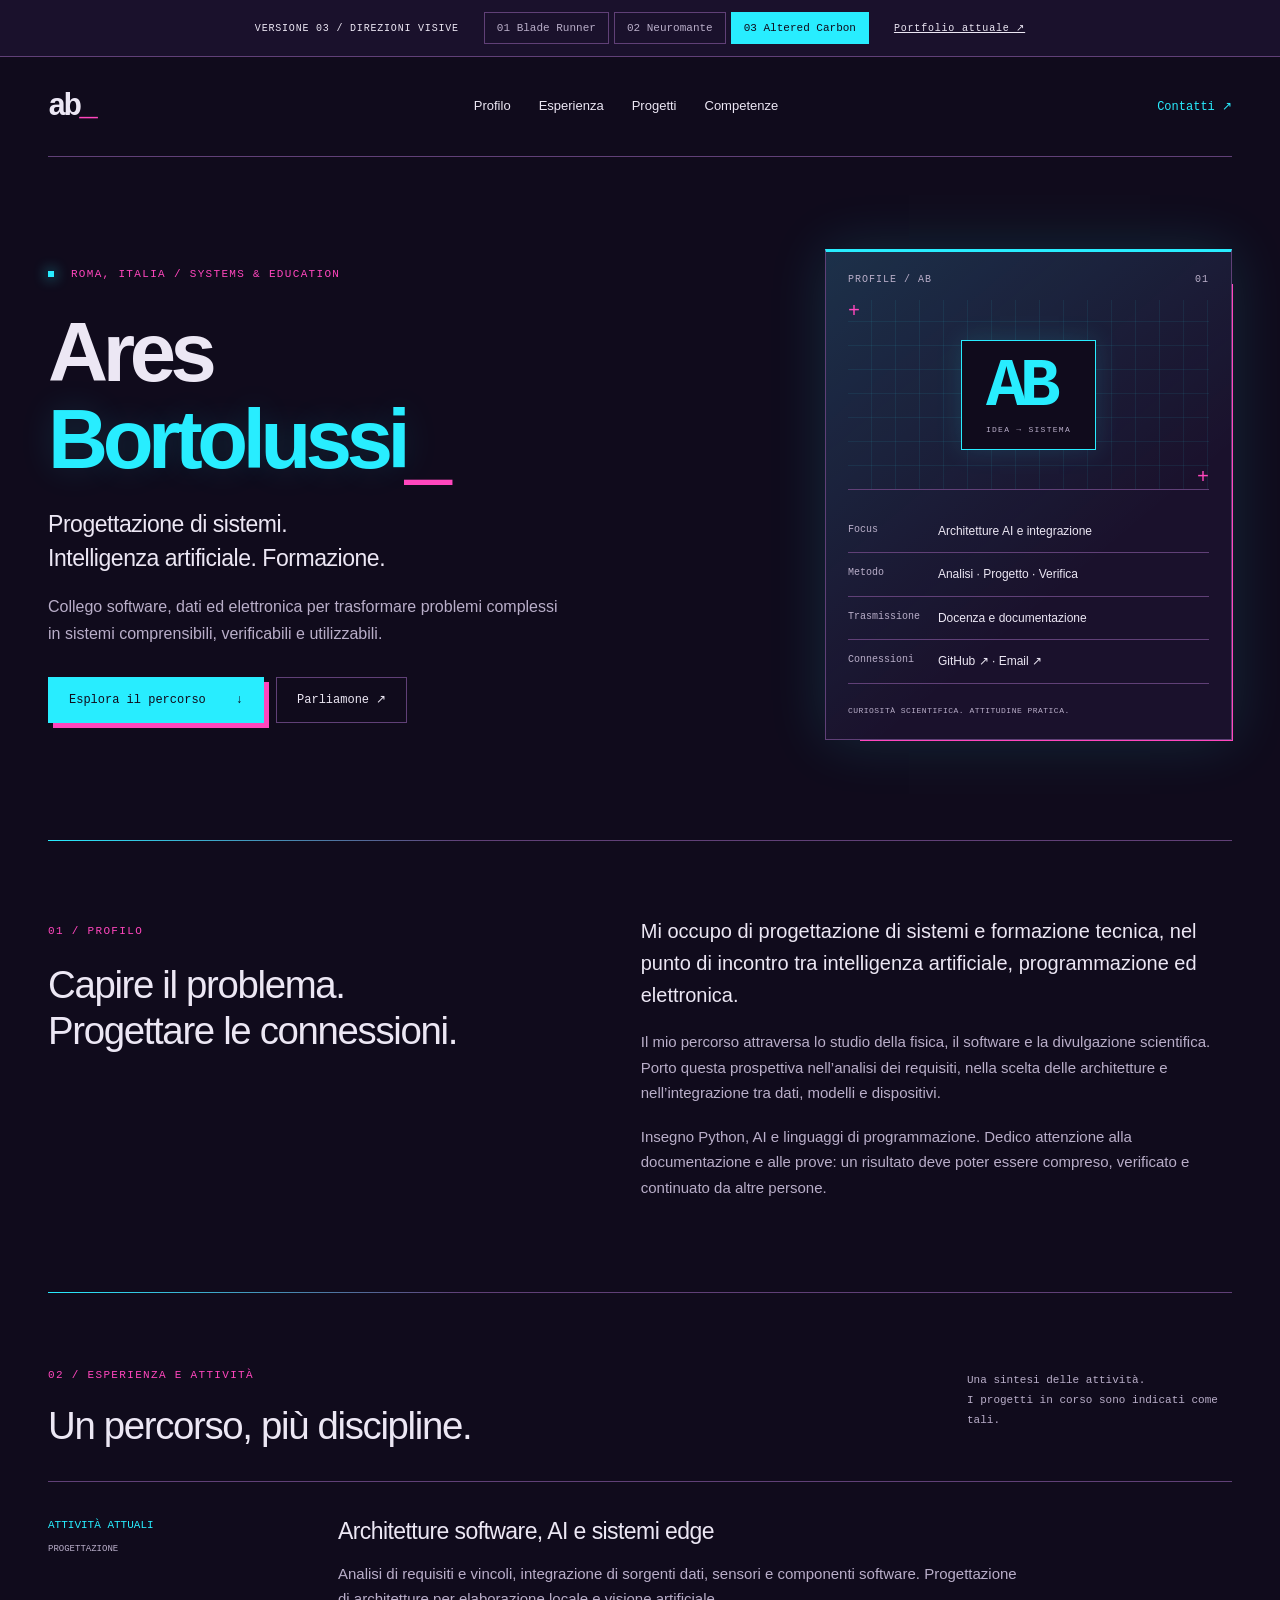
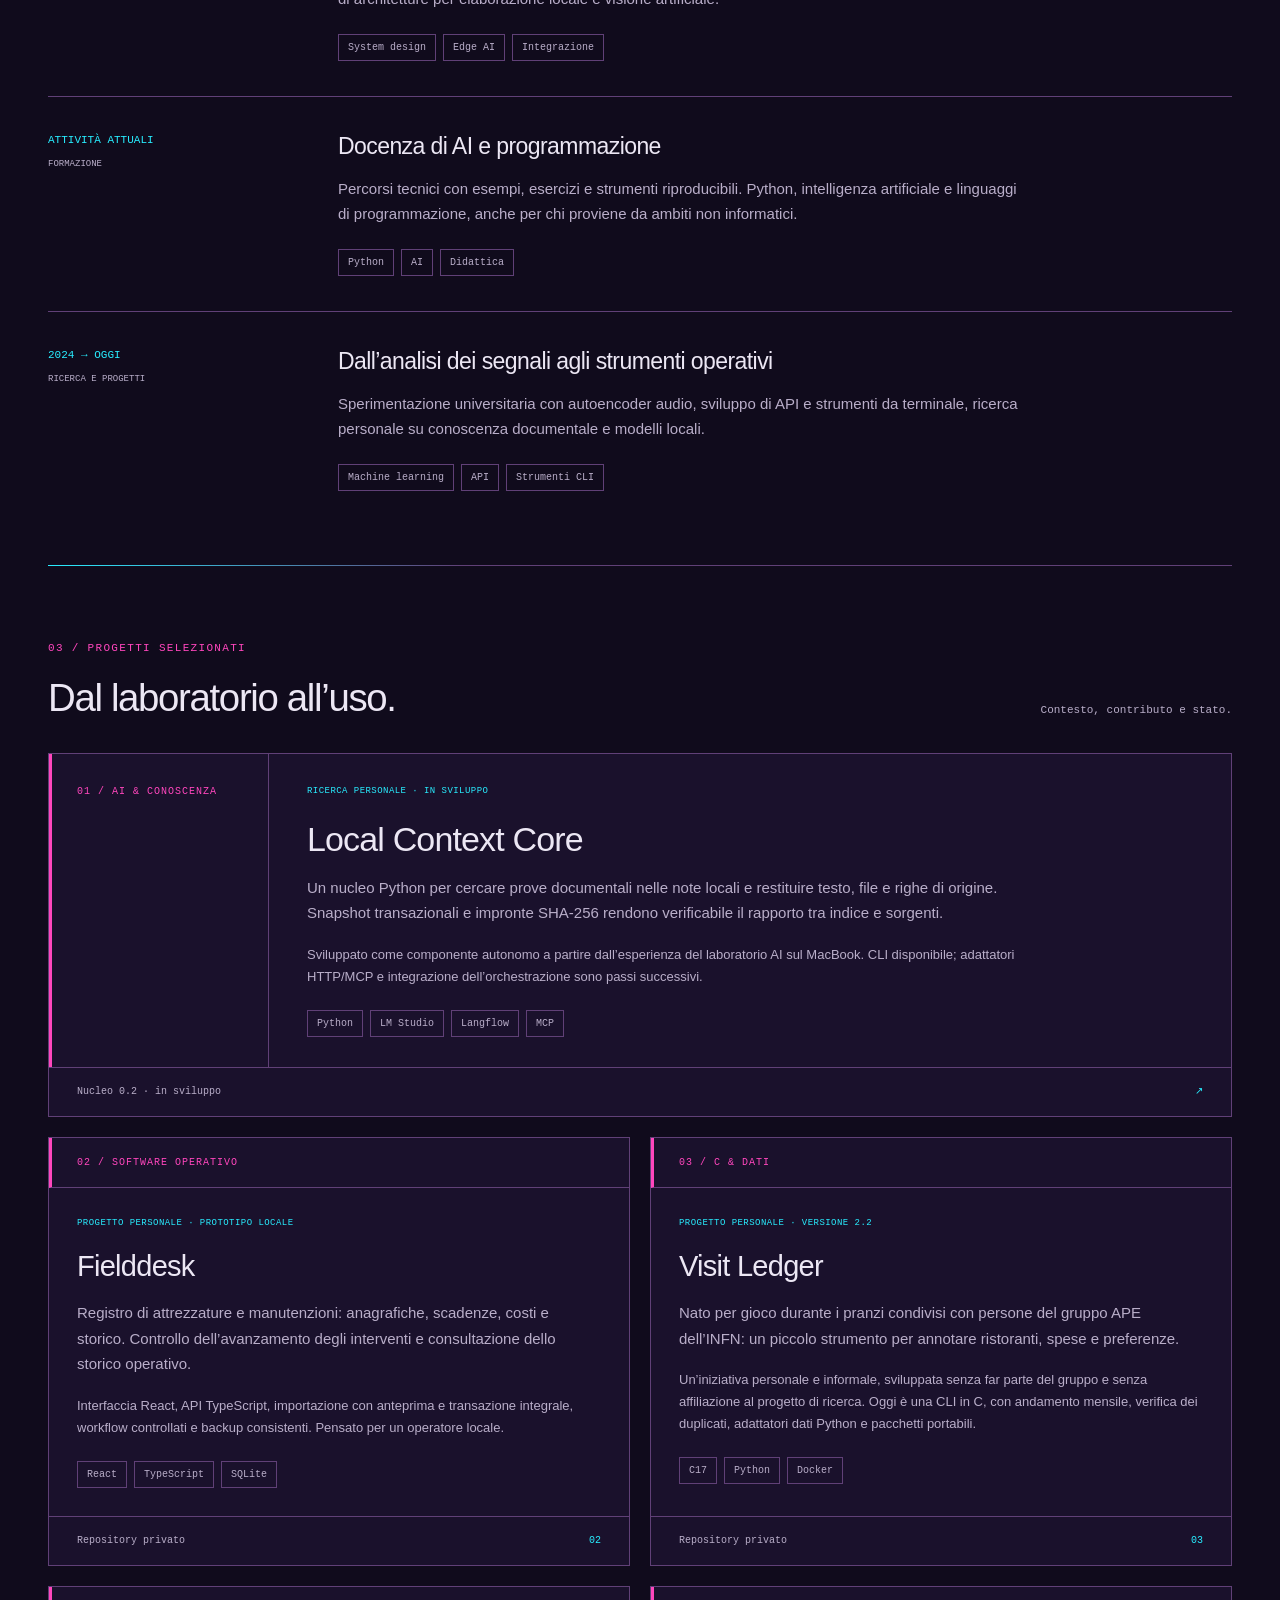
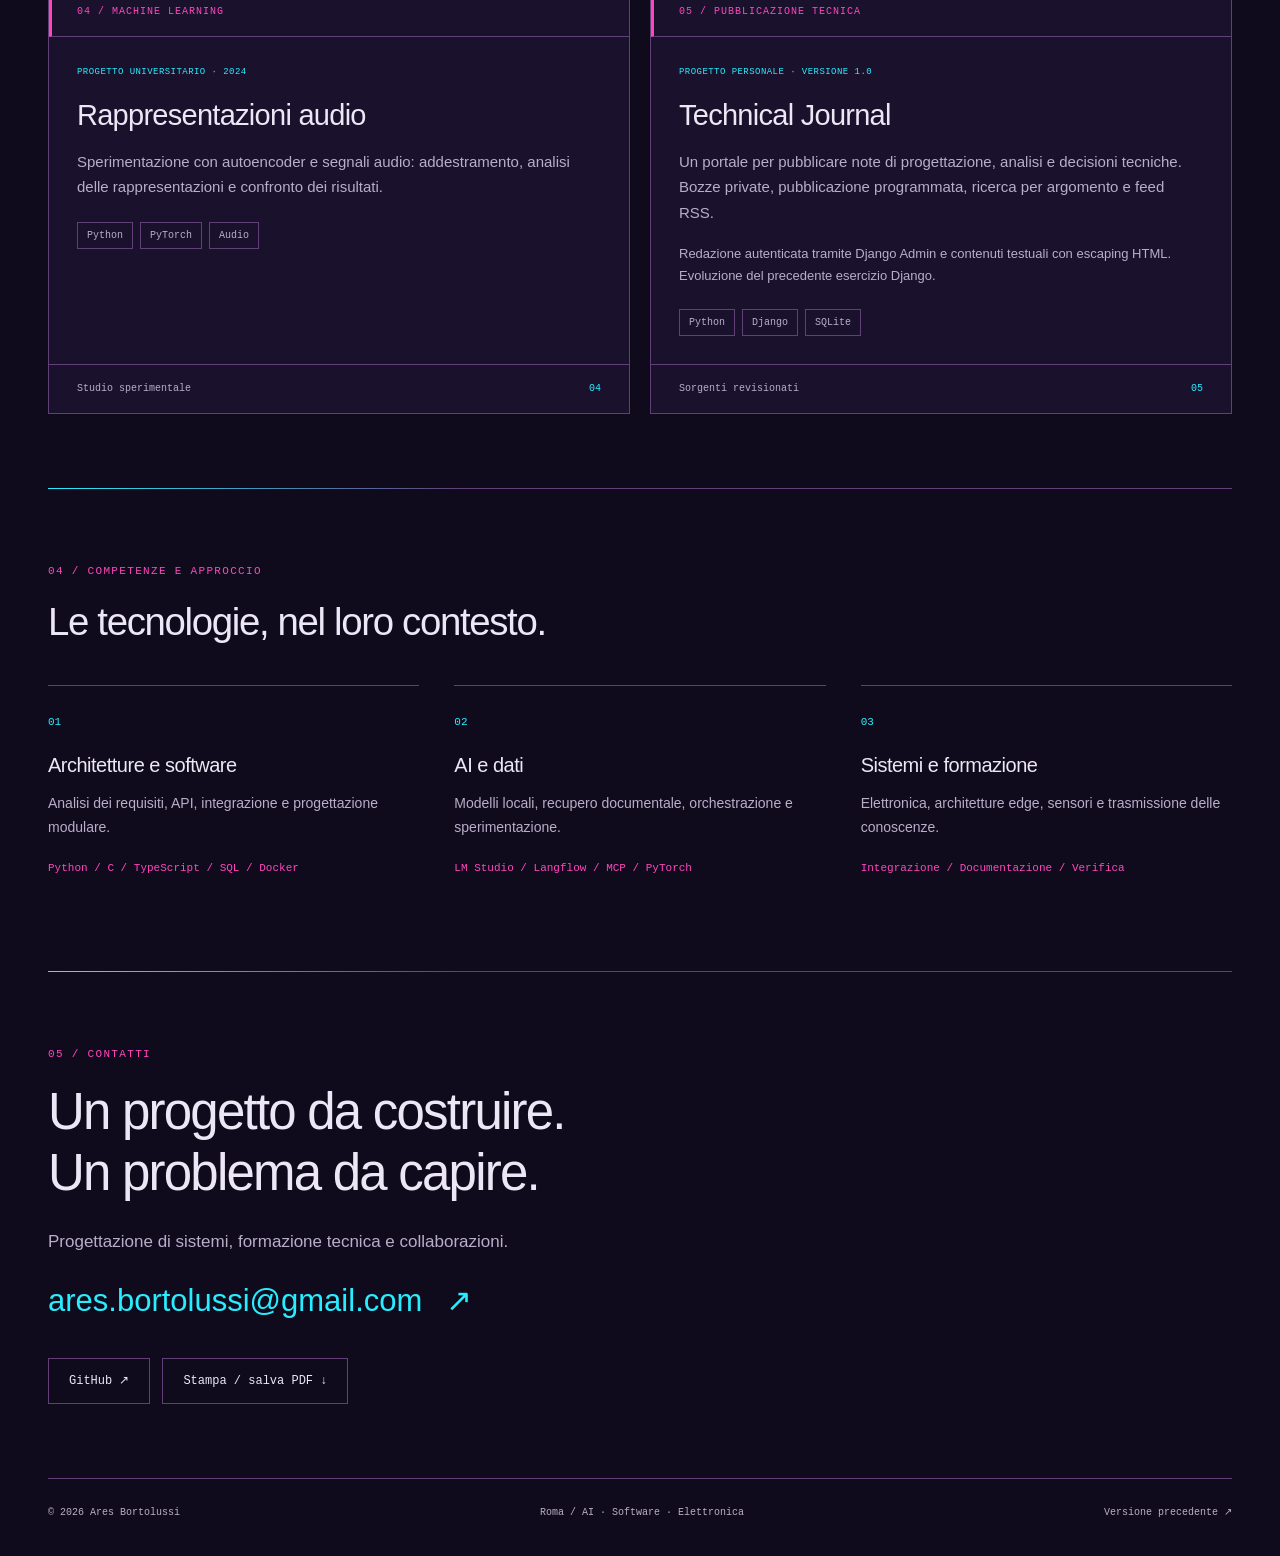
==== commit 28708023: "Publish the mature cyberpunk CV homepage and concrete project descriptions" ====
--- a/v3/index.html
+++ b/v3/index.html
@@ -1,5 +1,5 @@
 <!doctype html>
-<html lang="it" data-theme="carbon"><head><meta charset="utf-8"><meta name="viewport" content="width=device-width,initial-scale=1"><meta name="description" content="Ares Bortolussi. Progettazione di sistemi AI, software ed elettronica. Formazione tecnica, percorso e progetti."><title>Ares Bortolussi · Sistemi, AI e formazione</title><link rel="stylesheet" href="style.css"><script src="site.js" defer></script></head>
+<html lang="it" data-theme="carbon"><head><meta charset="utf-8"><meta name="viewport" content="width=device-width,initial-scale=1"><meta name="description" content="Ares Bortolussi. Progettazione di sistemi AI, software ed elettronica. Formazione tecnica, percorso e progetti."><title>Ares Bortolussi · Sistemi, AI e formazione</title><meta name="theme-color" content="#100b1c"><link rel="canonical" href="https://aresbortolussi.github.io/"><script type="application/ld+json">{"@context":"https://schema.org","@type":"Person","name":"Ares Bortolussi","url":"https://aresbortolussi.github.io/","jobTitle":"Progettazione di sistemi e formazione tecnica","sameAs":["https://github.com/AresBortolussi"]}</script><link rel="stylesheet" href="style.css"><script src="site.js" defer></script></head>
 <body>
 <a class="skip" href="#main">Vai al contenuto</a>
 <div class="preview"><span>VERSIONE 03 / DIREZIONI VISIVE</span><div class="themes" role="group" aria-label="Scegli la direzione visiva"><button data-palette="blade" aria-pressed="false">01 Blade Runner</button><button data-palette="neuro" aria-pressed="false">02 Neuromante</button><button data-palette="carbon" aria-pressed="true">03 Altered Carbon</button></div><a href="../">Portfolio attuale ↗</a></div>
@@ -9,11 +9,11 @@
 <aside class="profile-panel" aria-label="Profilo in sintesi"><div class="panel-top"><span>PROFILE / AB</span><span>01</span></div><div class="profile-mark" aria-hidden="true"><span class="cross one">+</span><span class="cross two">+</span><div class="monogram">AB<span>IDEA → SISTEMA</span></div></div><dl><div><dt>Focus</dt><dd>Architetture AI e integrazione</dd></div><div><dt>Metodo</dt><dd>Analisi · Progetto · Verifica</dd></div><div><dt>Trasmissione</dt><dd>Docenza e documentazione</dd></div><div><dt>Connessioni</dt><dd><a href="https://github.com/AresBortolussi">GitHub ↗</a> · <a href="mailto:ares.bortolussi@gmail.com">Email ↗</a></dd></div></dl><p class="panel-bottom">CURIOSITÀ SCIENTIFICA. ATTITUDINE PRATICA.</p></aside></section>
 <section class="shell section profile" id="profilo"><div class="section-label"><span>01 / PROFILO</span><h2>Capire il problema.<br>Progettare le connessioni.</h2></div><div class="reading"><p class="lead">Mi occupo di progettazione di sistemi e formazione tecnica, nel punto di incontro tra intelligenza artificiale, programmazione ed elettronica.</p><p>Il mio percorso attraversa lo studio della fisica, il software e la divulgazione scientifica. Porto questa prospettiva nell’analisi dei requisiti, nella scelta delle architetture e nell’integrazione tra dati, modelli e dispositivi.</p><p>Insegno Python, AI e linguaggi di programmazione. Dedico attenzione alla documentazione e alle prove: un risultato deve poter essere compreso, verificato e continuato da altre persone.</p></div></section>
 <section class="shell section" id="esperienza"><div class="heading"><div><p class="eyebrow">02 / ESPERIENZA E ATTIVITÀ</p><h2>Un percorso, più discipline.</h2></div><p class="aside-note">Una sintesi delle attività.<br>I progetti in corso sono indicati come tali.</p></div><div class="timeline"><article><div class="period">ATTIVITÀ ATTUALI<span>PROGETTAZIONE</span></div><div><h3>Architetture software, AI e sistemi edge</h3><p>Analisi di requisiti e vincoli, integrazione di sorgenti dati, sensori e componenti software. Progettazione di architetture per elaborazione locale e visione artificiale.</p><ul class="tags"><li>System design</li><li>Edge AI</li><li>Integrazione</li></ul></div></article><article><div class="period">ATTIVITÀ ATTUALI<span>FORMAZIONE</span></div><div><h3>Docenza di AI e programmazione</h3><p>Percorsi tecnici con esempi, esercizi e strumenti riproducibili. Python, intelligenza artificiale e linguaggi di programmazione, anche per chi proviene da ambiti non informatici.</p><ul class="tags"><li>Python</li><li>AI</li><li>Didattica</li></ul></div></article><article><div class="period">2024 → OGGI<span>RICERCA E PROGETTI</span></div><div><h3>Dall’analisi dei segnali agli strumenti operativi</h3><p>Sperimentazione universitaria con autoencoder audio, sviluppo di API e strumenti da terminale, ricerca personale su conoscenza documentale e modelli locali.</p><ul class="tags"><li>Machine learning</li><li>API</li><li>Strumenti CLI</li></ul></div></article></div></section>
-<section class="shell section" id="progetti"><div class="heading"><div><p class="eyebrow">03 / PROGETTI SELEZIONATI</p><h2>Dal laboratorio all’uso.</h2></div><span class="aside-note">Contesto, contributo e stato.</span></div><div class="projects"><article class="project wide"><div class="project-number">01 / AI & CONOSCENZA</div><div class="project-main"><p class="status">RICERCA PERSONALE · IN SVILUPPO</p><h3>Un’infrastruttura AI locale,<br>indipendente dal progetto.</h3><p>Un laboratorio sul MacBook per consultare documenti, interrogare modelli locali e coordinare strumenti attraverso interfacce diverse. Il lavoro esplora ricerca delle fonti, instradamento delle richieste e verifica dei risultati.</p><p class="project-detail">Direzione di sviluppo: un nucleo riutilizzabile con sorgenti configurabili, strumenti condivisi e integrazione con Langflow e MCP.</p><ul class="tags"><li>Python</li><li>LM Studio</li><li>Langflow</li><li>MCP</li></ul></div><div class="project-end">Laboratorio in evoluzione<span>↗</span></div></article>
-<article class="project"><div class="project-number">02 / SOFTWARE OPERATIVO</div><div class="project-main"><p class="status">PROGETTO PERSONALE · PROTOTIPO LOCALE</p><h3>Fielddesk</h3><p>Registro di attrezzature e manutenzioni: anagrafiche, scadenze, costi e storico. Un’evoluzione del precedente esercizio su API e simulazioni.</p><p class="project-detail">Interfaccia React, API TypeScript, workflow controllati e strumenti di backup. Pensato per un operatore locale.</p><ul class="tags"><li>React</li><li>TypeScript</li><li>SQLite</li></ul></div><div class="project-end">Repository privato<span>02</span></div></article>
-<article class="project"><div class="project-number">03 / C & DATI</div><div class="project-main"><p class="status">PROGETTO PERSONALE · VERSIONE 2.1</p><h3>APE · un’idea a pranzo</h3><p>Nato per gioco durante i pranzi condivisi con persone del gruppo APE dell’INFN: un piccolo strumento per annotare ristoranti, spese e preferenze.</p><p class="project-detail">Un’iniziativa personale e informale, sviluppata senza far parte del gruppo e senza affiliazione al progetto di ricerca. Oggi è una CLI in C, con adattatori dati Python e pacchetti portabili.</p><ul class="tags"><li>C17</li><li>Python</li><li>Docker</li></ul></div><div class="project-end">Repository privato<span>03</span></div></article>
+<section class="shell section" id="progetti"><div class="heading"><div><p class="eyebrow">03 / PROGETTI SELEZIONATI</p><h2>Dal laboratorio all’uso.</h2></div><span class="aside-note">Contesto, contributo e stato.</span></div><div class="projects"><article class="project wide"><div class="project-number">01 / AI & CONOSCENZA</div><div class="project-main"><p class="status">RICERCA PERSONALE · IN SVILUPPO</p><h3>Local Context Core</h3><p>Un nucleo Python per cercare prove documentali nelle note locali e restituire testo, file e righe di origine. Snapshot transazionali e impronte SHA-256 rendono verificabile il rapporto tra indice e sorgenti.</p><p class="project-detail">Sviluppato come componente autonomo a partire dall’esperienza del laboratorio AI sul MacBook. CLI disponibile; adattatori HTTP/MCP e integrazione dell’orchestrazione sono passi successivi.</p><ul class="tags"><li>Python</li><li>LM Studio</li><li>Langflow</li><li>MCP</li></ul></div><div class="project-end">Nucleo 0.2 · in sviluppo<span>↗</span></div></article>
+<article class="project"><div class="project-number">02 / SOFTWARE OPERATIVO</div><div class="project-main"><p class="status">PROGETTO PERSONALE · PROTOTIPO LOCALE</p><h3>Fielddesk</h3><p>Registro di attrezzature e manutenzioni: anagrafiche, scadenze, costi e storico. Controllo dell’avanzamento degli interventi e consultazione dello storico operativo.</p><p class="project-detail">Interfaccia React, API TypeScript, importazione con anteprima e transazione integrale, workflow controllati e backup consistenti. Pensato per un operatore locale.</p><ul class="tags"><li>React</li><li>TypeScript</li><li>SQLite</li></ul></div><div class="project-end">Repository privato<span>02</span></div></article>
+<article class="project"><div class="project-number">03 / C & DATI</div><div class="project-main"><p class="status">PROGETTO PERSONALE · VERSIONE 2.2</p><h3>Visit Ledger</h3><p>Nato per gioco durante i pranzi condivisi con persone del gruppo APE dell’INFN: un piccolo strumento per annotare ristoranti, spese e preferenze.</p><p class="project-detail">Un’iniziativa personale e informale, sviluppata senza far parte del gruppo e senza affiliazione al progetto di ricerca. Oggi è una CLI in C, con andamento mensile, verifica dei duplicati, adattatori dati Python e pacchetti portabili.</p><ul class="tags"><li>C17</li><li>Python</li><li>Docker</li></ul></div><div class="project-end">Repository privato<span>03</span></div></article>
 <article class="project"><div class="project-number">04 / MACHINE LEARNING</div><div class="project-main"><p class="status">PROGETTO UNIVERSITARIO · 2024</p><h3>Rappresentazioni audio</h3><p>Sperimentazione con autoencoder e segnali audio: addestramento, analisi delle rappresentazioni e confronto dei risultati.</p><ul class="tags"><li>Python</li><li>PyTorch</li><li>Audio</li></ul></div><div class="project-end">Studio sperimentale<span>04</span></div></article>
-<article class="project"><div class="project-number">05 / FORMAZIONE</div><div class="project-main"><p class="status">DOCENZA · MATERIALI DIDATTICI</p><h3>Programmare per capire</h3><p>Notebook ed esercizi di Python e AI, con applicazioni concrete anche per chi lavora con testi e traduzione.</p><ul class="tags"><li>Python</li><li>Notebook</li><li>Didattica</li></ul></div><a class="project-end" href="mailto:ares.bortolussi@gmail.com?subject=Formazione%20tecnica">Informazioni sui corsi<span>↗</span></a></article></div></section>
+<article class="project"><div class="project-number">05 / PUBBLICAZIONE TECNICA</div><div class="project-main"><p class="status">PROGETTO PERSONALE · VERSIONE 1.0</p><h3>Technical Journal</h3><p>Un portale per pubblicare note di progettazione, analisi e decisioni tecniche. Bozze private, pubblicazione programmata, ricerca per argomento e feed RSS.</p><p class="project-detail">Redazione autenticata tramite Django Admin e contenuti testuali con escaping HTML. Evoluzione del precedente esercizio Django.</p><ul class="tags"><li>Python</li><li>Django</li><li>SQLite</li></ul></div><div class="project-end">Sorgenti revisionati<span>05</span></div></article></div></section>
 <section class="shell section" id="competenze"><p class="eyebrow">04 / COMPETENZE E APPROCCIO</p><h2>Le tecnologie, nel loro contesto.</h2><div class="skills"><article><span>01</span><h3>Architetture e software</h3><p>Analisi dei requisiti, API, integrazione e progettazione modulare.</p><p class="tools">Python / C / TypeScript / SQL / Docker</p></article><article><span>02</span><h3>AI e dati</h3><p>Modelli locali, recupero documentale, orchestrazione e sperimentazione.</p><p class="tools">LM Studio / Langflow / MCP / PyTorch</p></article><article><span>03</span><h3>Sistemi e formazione</h3><p>Elettronica, architetture edge, sensori e trasmissione delle conoscenze.</p><p class="tools">Integrazione / Documentazione / Verifica</p></article></div></section>
 <section class="shell section closing" id="contatti"><p class="eyebrow">05 / CONTATTI</p><h2>Un progetto da costruire.<br>Un problema da capire.</h2><p>Progettazione di sistemi, formazione tecnica e collaborazioni.</p><a class="email" href="mailto:ares.bortolussi@gmail.com">ares.bortolussi@gmail.com <span>↗</span></a><div class="actions"><a class="button" href="https://github.com/AresBortolussi">GitHub ↗</a><button class="button" id="print" hidden>Stampa / salva PDF ↓</button></div></section>
 </main><footer class="shell footer"><span>© 2026 Ares Bortolussi</span><span>Roma / AI · Software · Elettronica</span><a href="../old2/">Versione precedente ↗</a></footer>
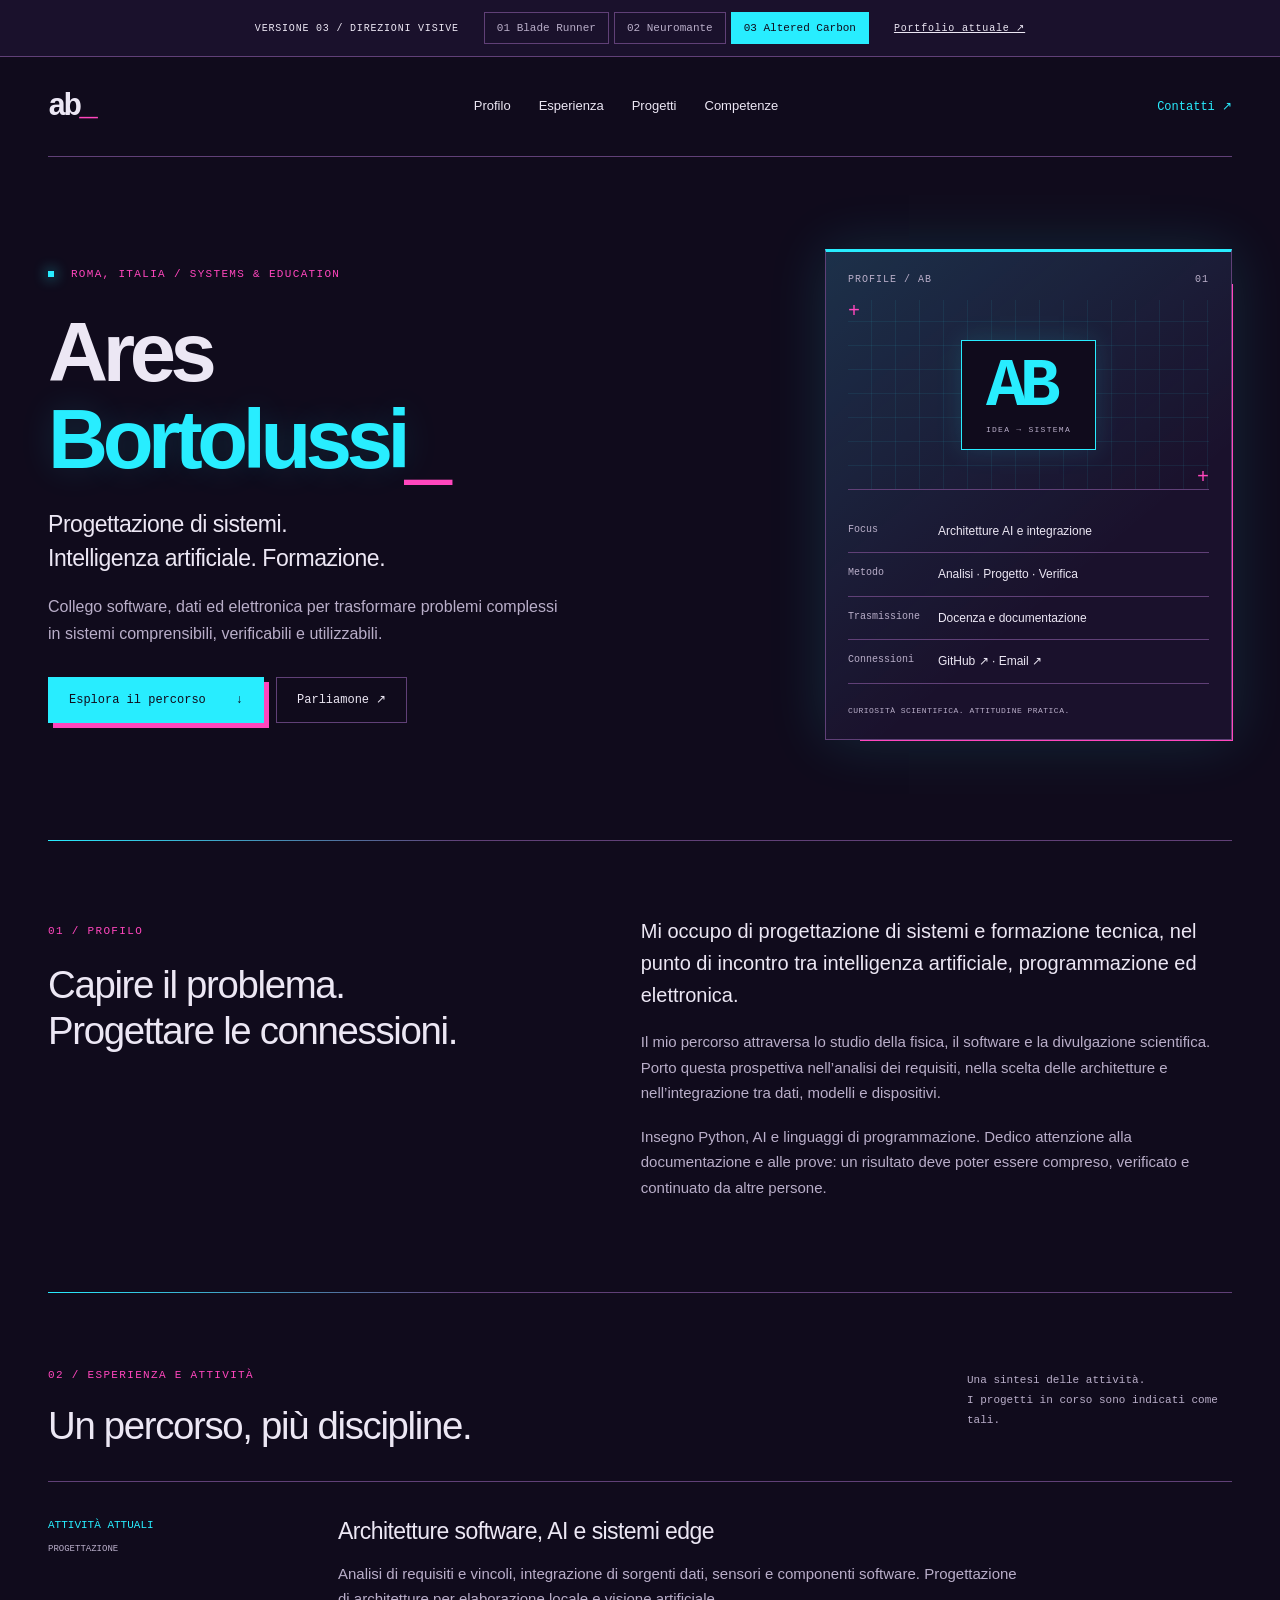
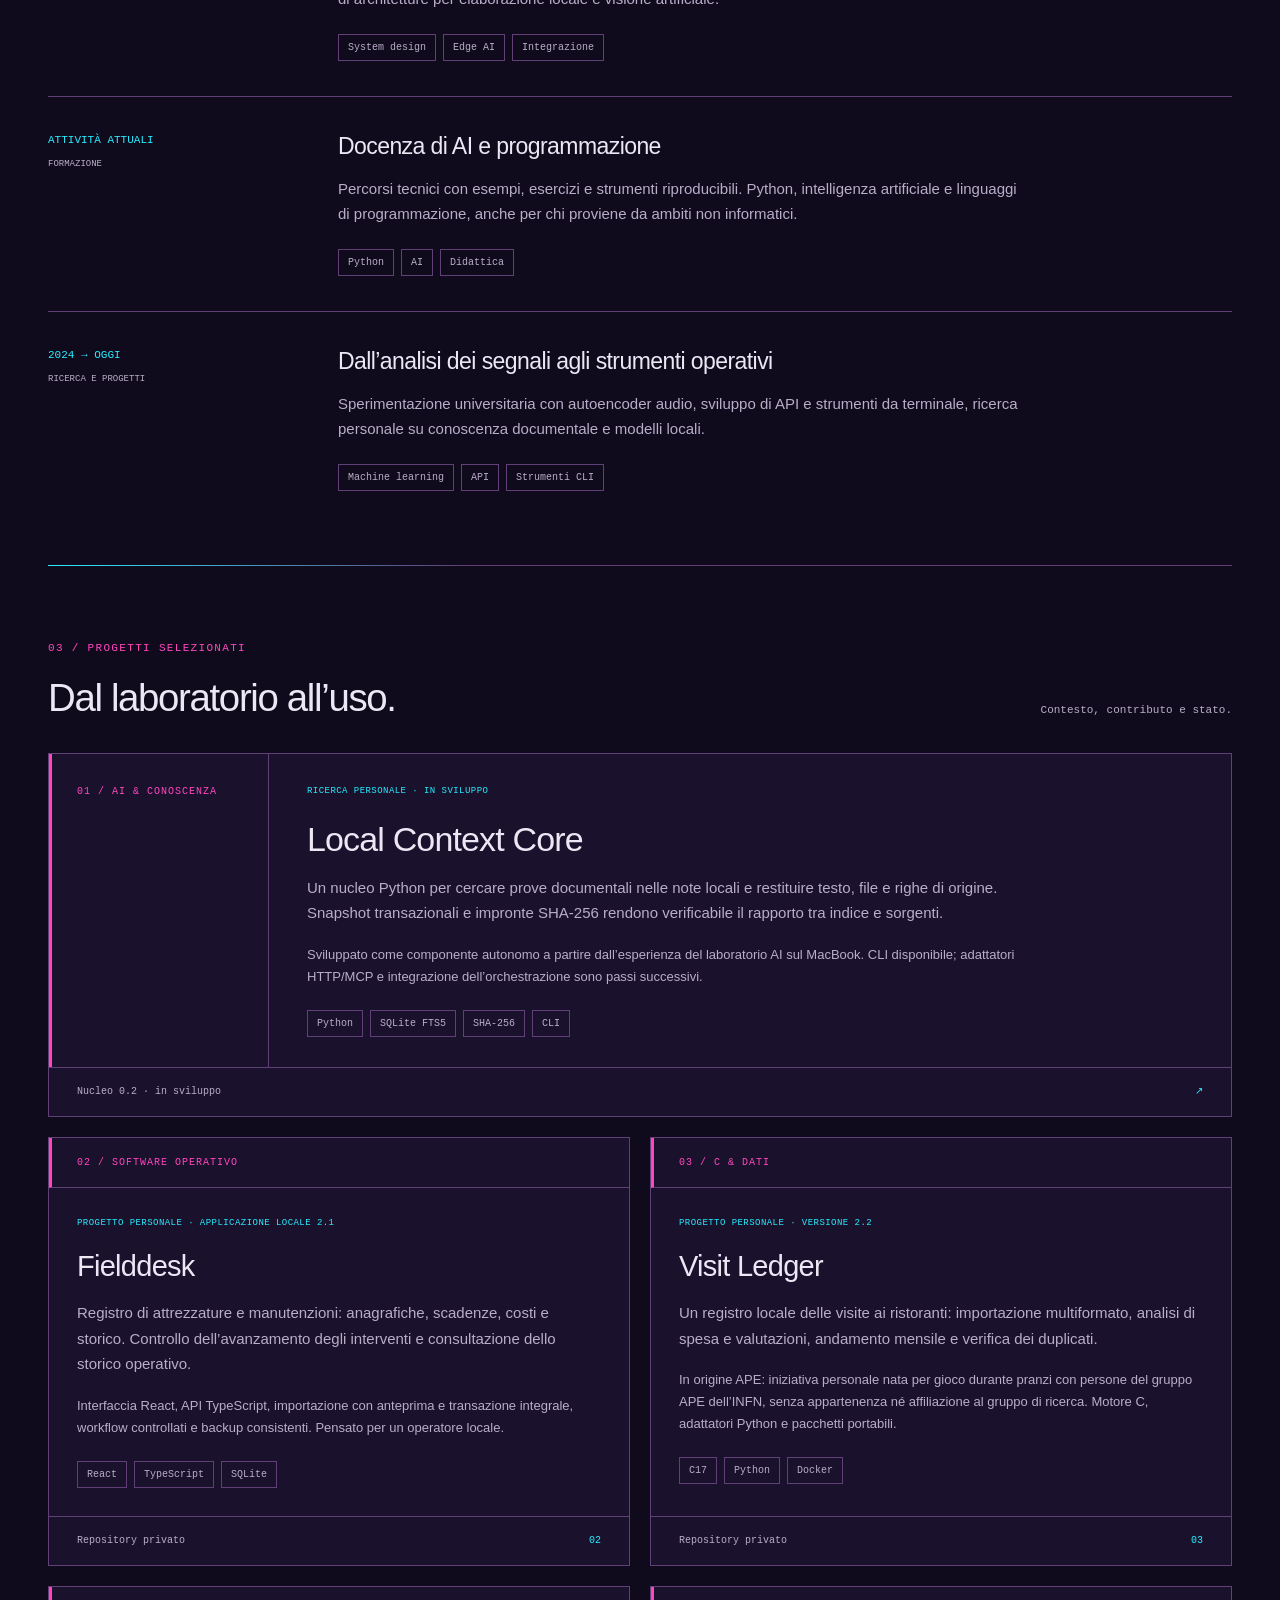
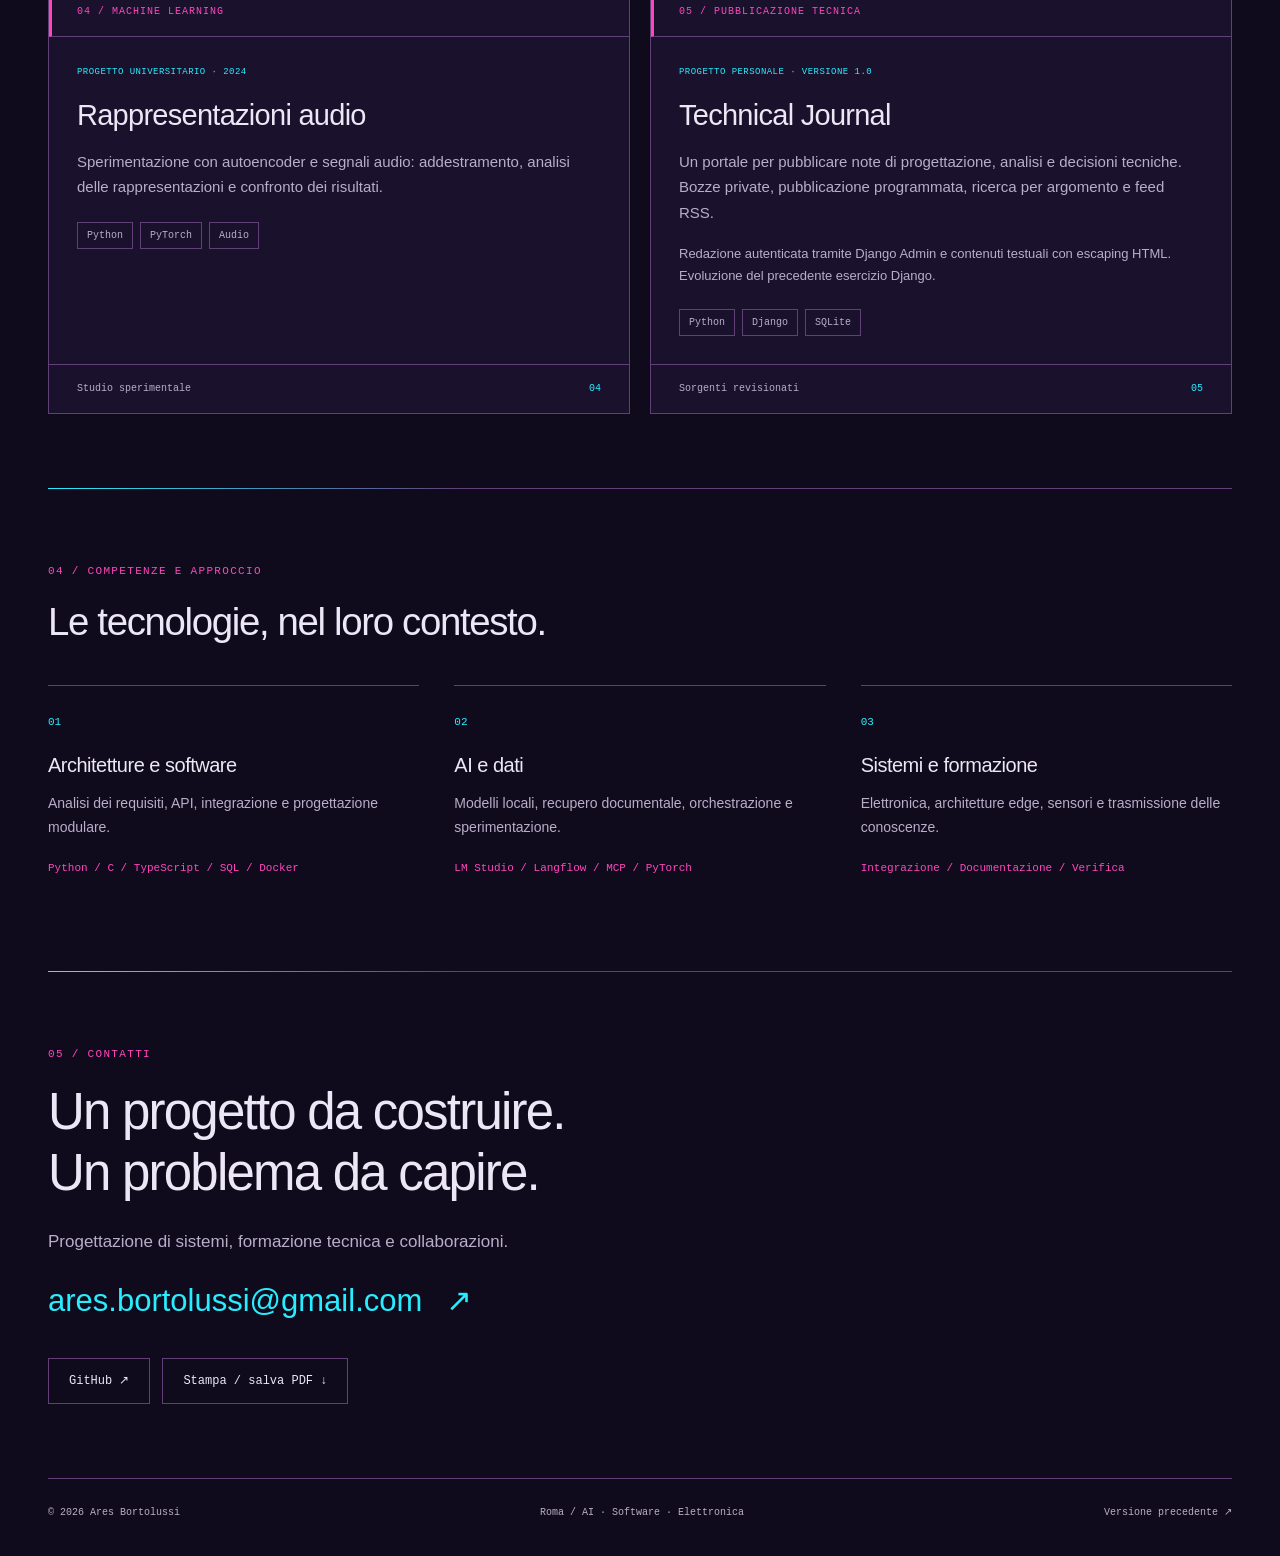
==== commit 74c72e2e: "Lead project cards with implemented capabilities and precise stack descriptions" ====
--- a/v3/index.html
+++ b/v3/index.html
@@ -9,9 +9,9 @@
 <aside class="profile-panel" aria-label="Profilo in sintesi"><div class="panel-top"><span>PROFILE / AB</span><span>01</span></div><div class="profile-mark" aria-hidden="true"><span class="cross one">+</span><span class="cross two">+</span><div class="monogram">AB<span>IDEA → SISTEMA</span></div></div><dl><div><dt>Focus</dt><dd>Architetture AI e integrazione</dd></div><div><dt>Metodo</dt><dd>Analisi · Progetto · Verifica</dd></div><div><dt>Trasmissione</dt><dd>Docenza e documentazione</dd></div><div><dt>Connessioni</dt><dd><a href="https://github.com/AresBortolussi">GitHub ↗</a> · <a href="mailto:ares.bortolussi@gmail.com">Email ↗</a></dd></div></dl><p class="panel-bottom">CURIOSITÀ SCIENTIFICA. ATTITUDINE PRATICA.</p></aside></section>
 <section class="shell section profile" id="profilo"><div class="section-label"><span>01 / PROFILO</span><h2>Capire il problema.<br>Progettare le connessioni.</h2></div><div class="reading"><p class="lead">Mi occupo di progettazione di sistemi e formazione tecnica, nel punto di incontro tra intelligenza artificiale, programmazione ed elettronica.</p><p>Il mio percorso attraversa lo studio della fisica, il software e la divulgazione scientifica. Porto questa prospettiva nell’analisi dei requisiti, nella scelta delle architetture e nell’integrazione tra dati, modelli e dispositivi.</p><p>Insegno Python, AI e linguaggi di programmazione. Dedico attenzione alla documentazione e alle prove: un risultato deve poter essere compreso, verificato e continuato da altre persone.</p></div></section>
 <section class="shell section" id="esperienza"><div class="heading"><div><p class="eyebrow">02 / ESPERIENZA E ATTIVITÀ</p><h2>Un percorso, più discipline.</h2></div><p class="aside-note">Una sintesi delle attività.<br>I progetti in corso sono indicati come tali.</p></div><div class="timeline"><article><div class="period">ATTIVITÀ ATTUALI<span>PROGETTAZIONE</span></div><div><h3>Architetture software, AI e sistemi edge</h3><p>Analisi di requisiti e vincoli, integrazione di sorgenti dati, sensori e componenti software. Progettazione di architetture per elaborazione locale e visione artificiale.</p><ul class="tags"><li>System design</li><li>Edge AI</li><li>Integrazione</li></ul></div></article><article><div class="period">ATTIVITÀ ATTUALI<span>FORMAZIONE</span></div><div><h3>Docenza di AI e programmazione</h3><p>Percorsi tecnici con esempi, esercizi e strumenti riproducibili. Python, intelligenza artificiale e linguaggi di programmazione, anche per chi proviene da ambiti non informatici.</p><ul class="tags"><li>Python</li><li>AI</li><li>Didattica</li></ul></div></article><article><div class="period">2024 → OGGI<span>RICERCA E PROGETTI</span></div><div><h3>Dall’analisi dei segnali agli strumenti operativi</h3><p>Sperimentazione universitaria con autoencoder audio, sviluppo di API e strumenti da terminale, ricerca personale su conoscenza documentale e modelli locali.</p><ul class="tags"><li>Machine learning</li><li>API</li><li>Strumenti CLI</li></ul></div></article></div></section>
-<section class="shell section" id="progetti"><div class="heading"><div><p class="eyebrow">03 / PROGETTI SELEZIONATI</p><h2>Dal laboratorio all’uso.</h2></div><span class="aside-note">Contesto, contributo e stato.</span></div><div class="projects"><article class="project wide"><div class="project-number">01 / AI & CONOSCENZA</div><div class="project-main"><p class="status">RICERCA PERSONALE · IN SVILUPPO</p><h3>Local Context Core</h3><p>Un nucleo Python per cercare prove documentali nelle note locali e restituire testo, file e righe di origine. Snapshot transazionali e impronte SHA-256 rendono verificabile il rapporto tra indice e sorgenti.</p><p class="project-detail">Sviluppato come componente autonomo a partire dall’esperienza del laboratorio AI sul MacBook. CLI disponibile; adattatori HTTP/MCP e integrazione dell’orchestrazione sono passi successivi.</p><ul class="tags"><li>Python</li><li>LM Studio</li><li>Langflow</li><li>MCP</li></ul></div><div class="project-end">Nucleo 0.2 · in sviluppo<span>↗</span></div></article>
-<article class="project"><div class="project-number">02 / SOFTWARE OPERATIVO</div><div class="project-main"><p class="status">PROGETTO PERSONALE · PROTOTIPO LOCALE</p><h3>Fielddesk</h3><p>Registro di attrezzature e manutenzioni: anagrafiche, scadenze, costi e storico. Controllo dell’avanzamento degli interventi e consultazione dello storico operativo.</p><p class="project-detail">Interfaccia React, API TypeScript, importazione con anteprima e transazione integrale, workflow controllati e backup consistenti. Pensato per un operatore locale.</p><ul class="tags"><li>React</li><li>TypeScript</li><li>SQLite</li></ul></div><div class="project-end">Repository privato<span>02</span></div></article>
-<article class="project"><div class="project-number">03 / C & DATI</div><div class="project-main"><p class="status">PROGETTO PERSONALE · VERSIONE 2.2</p><h3>Visit Ledger</h3><p>Nato per gioco durante i pranzi condivisi con persone del gruppo APE dell’INFN: un piccolo strumento per annotare ristoranti, spese e preferenze.</p><p class="project-detail">Un’iniziativa personale e informale, sviluppata senza far parte del gruppo e senza affiliazione al progetto di ricerca. Oggi è una CLI in C, con andamento mensile, verifica dei duplicati, adattatori dati Python e pacchetti portabili.</p><ul class="tags"><li>C17</li><li>Python</li><li>Docker</li></ul></div><div class="project-end">Repository privato<span>03</span></div></article>
+<section class="shell section" id="progetti"><div class="heading"><div><p class="eyebrow">03 / PROGETTI SELEZIONATI</p><h2>Dal laboratorio all’uso.</h2></div><span class="aside-note">Contesto, contributo e stato.</span></div><div class="projects"><article class="project wide"><div class="project-number">01 / AI & CONOSCENZA</div><div class="project-main"><p class="status">RICERCA PERSONALE · IN SVILUPPO</p><h3>Local Context Core</h3><p>Un nucleo Python per cercare prove documentali nelle note locali e restituire testo, file e righe di origine. Snapshot transazionali e impronte SHA-256 rendono verificabile il rapporto tra indice e sorgenti.</p><p class="project-detail">Sviluppato come componente autonomo a partire dall’esperienza del laboratorio AI sul MacBook. CLI disponibile; adattatori HTTP/MCP e integrazione dell’orchestrazione sono passi successivi.</p><ul class="tags"><li>Python</li><li>SQLite FTS5</li><li>SHA-256</li><li>CLI</li></ul></div><div class="project-end">Nucleo 0.2 · in sviluppo<span>↗</span></div></article>
+<article class="project"><div class="project-number">02 / SOFTWARE OPERATIVO</div><div class="project-main"><p class="status">PROGETTO PERSONALE · APPLICAZIONE LOCALE 2.1</p><h3>Fielddesk</h3><p>Registro di attrezzature e manutenzioni: anagrafiche, scadenze, costi e storico. Controllo dell’avanzamento degli interventi e consultazione dello storico operativo.</p><p class="project-detail">Interfaccia React, API TypeScript, importazione con anteprima e transazione integrale, workflow controllati e backup consistenti. Pensato per un operatore locale.</p><ul class="tags"><li>React</li><li>TypeScript</li><li>SQLite</li></ul></div><div class="project-end">Repository privato<span>02</span></div></article>
+<article class="project"><div class="project-number">03 / C & DATI</div><div class="project-main"><p class="status">PROGETTO PERSONALE · VERSIONE 2.2</p><h3>Visit Ledger</h3><p>Un registro locale delle visite ai ristoranti: importazione multiformato, analisi di spesa e valutazioni, andamento mensile e verifica dei duplicati.</p><p class="project-detail">In origine APE: iniziativa personale nata per gioco durante pranzi con persone del gruppo APE dell’INFN, senza appartenenza né affiliazione al gruppo di ricerca. Motore C, adattatori Python e pacchetti portabili.</p><ul class="tags"><li>C17</li><li>Python</li><li>Docker</li></ul></div><div class="project-end">Repository privato<span>03</span></div></article>
 <article class="project"><div class="project-number">04 / MACHINE LEARNING</div><div class="project-main"><p class="status">PROGETTO UNIVERSITARIO · 2024</p><h3>Rappresentazioni audio</h3><p>Sperimentazione con autoencoder e segnali audio: addestramento, analisi delle rappresentazioni e confronto dei risultati.</p><ul class="tags"><li>Python</li><li>PyTorch</li><li>Audio</li></ul></div><div class="project-end">Studio sperimentale<span>04</span></div></article>
 <article class="project"><div class="project-number">05 / PUBBLICAZIONE TECNICA</div><div class="project-main"><p class="status">PROGETTO PERSONALE · VERSIONE 1.0</p><h3>Technical Journal</h3><p>Un portale per pubblicare note di progettazione, analisi e decisioni tecniche. Bozze private, pubblicazione programmata, ricerca per argomento e feed RSS.</p><p class="project-detail">Redazione autenticata tramite Django Admin e contenuti testuali con escaping HTML. Evoluzione del precedente esercizio Django.</p><ul class="tags"><li>Python</li><li>Django</li><li>SQLite</li></ul></div><div class="project-end">Sorgenti revisionati<span>05</span></div></article></div></section>
 <section class="shell section" id="competenze"><p class="eyebrow">04 / COMPETENZE E APPROCCIO</p><h2>Le tecnologie, nel loro contesto.</h2><div class="skills"><article><span>01</span><h3>Architetture e software</h3><p>Analisi dei requisiti, API, integrazione e progettazione modulare.</p><p class="tools">Python / C / TypeScript / SQL / Docker</p></article><article><span>02</span><h3>AI e dati</h3><p>Modelli locali, recupero documentale, orchestrazione e sperimentazione.</p><p class="tools">LM Studio / Langflow / MCP / PyTorch</p></article><article><span>03</span><h3>Sistemi e formazione</h3><p>Elettronica, architetture edge, sensori e trasmissione delle conoscenze.</p><p class="tools">Integrazione / Documentazione / Verifica</p></article></div></section>
